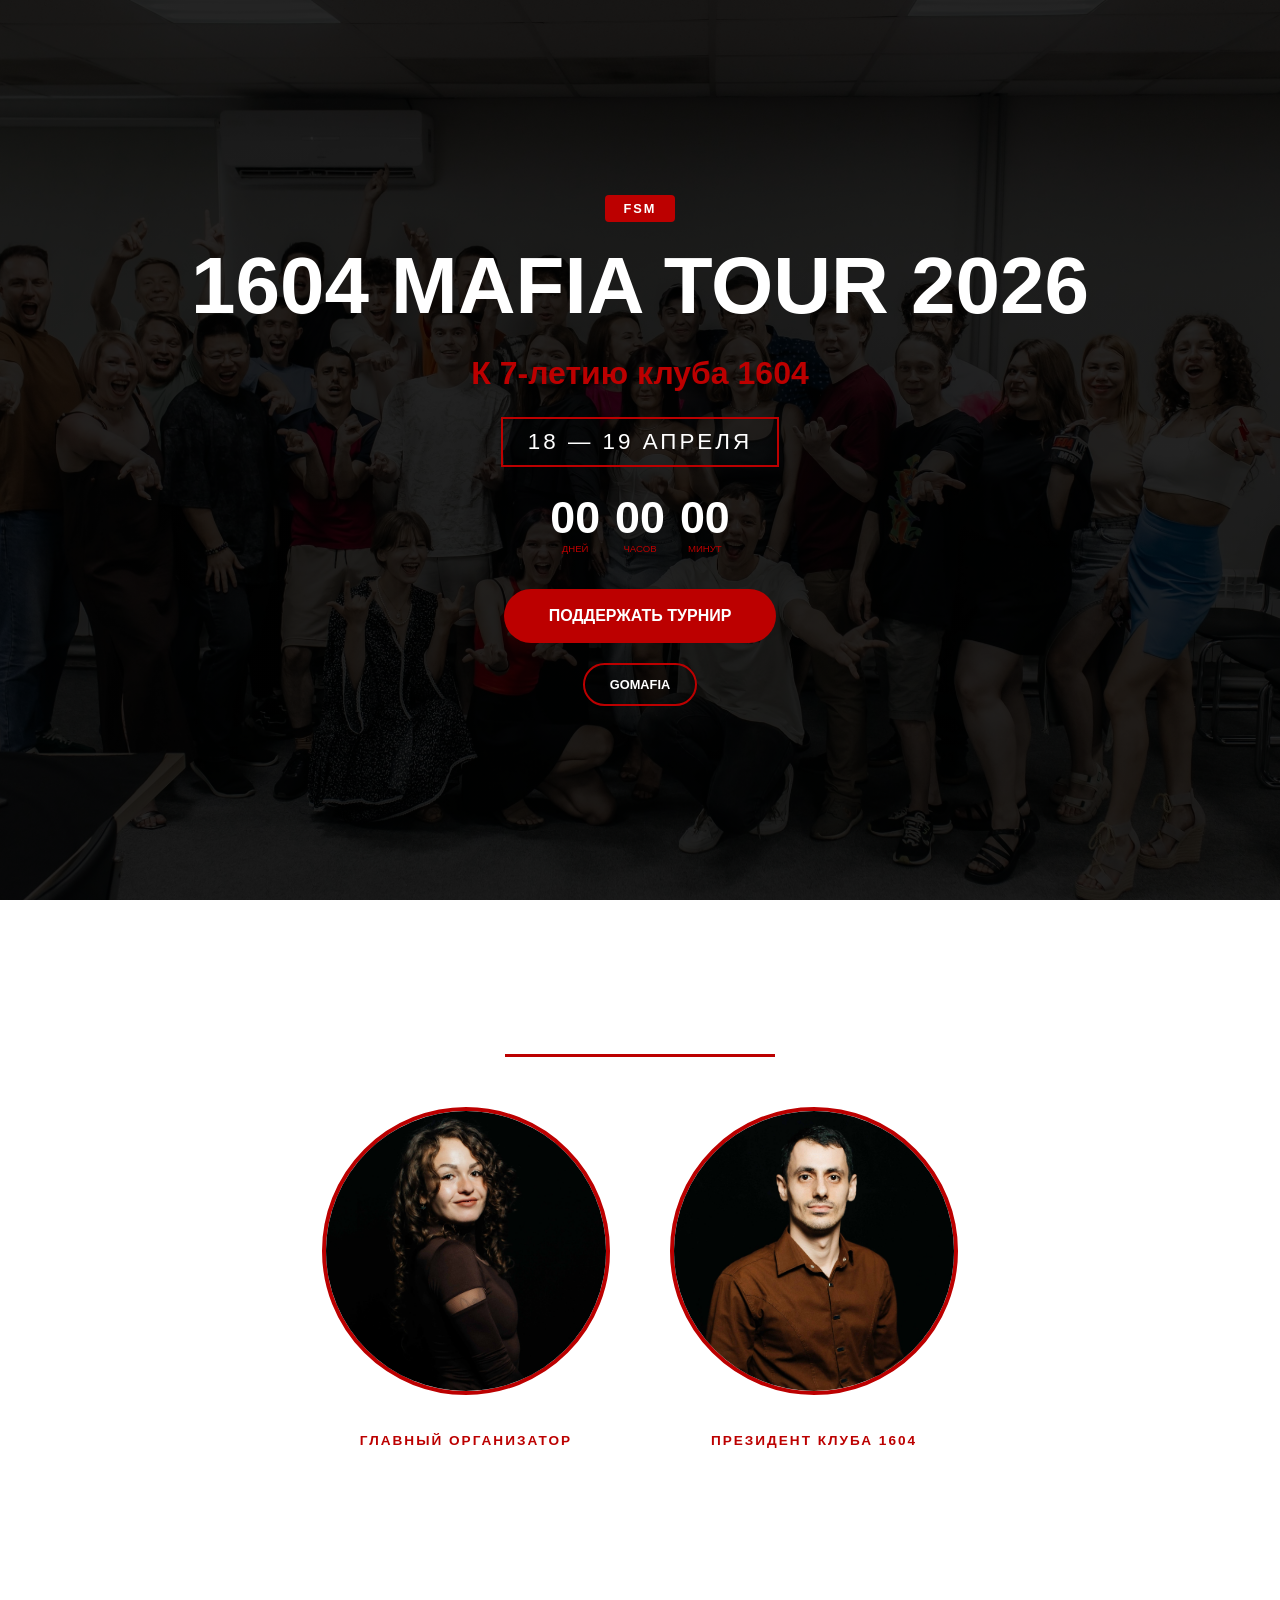
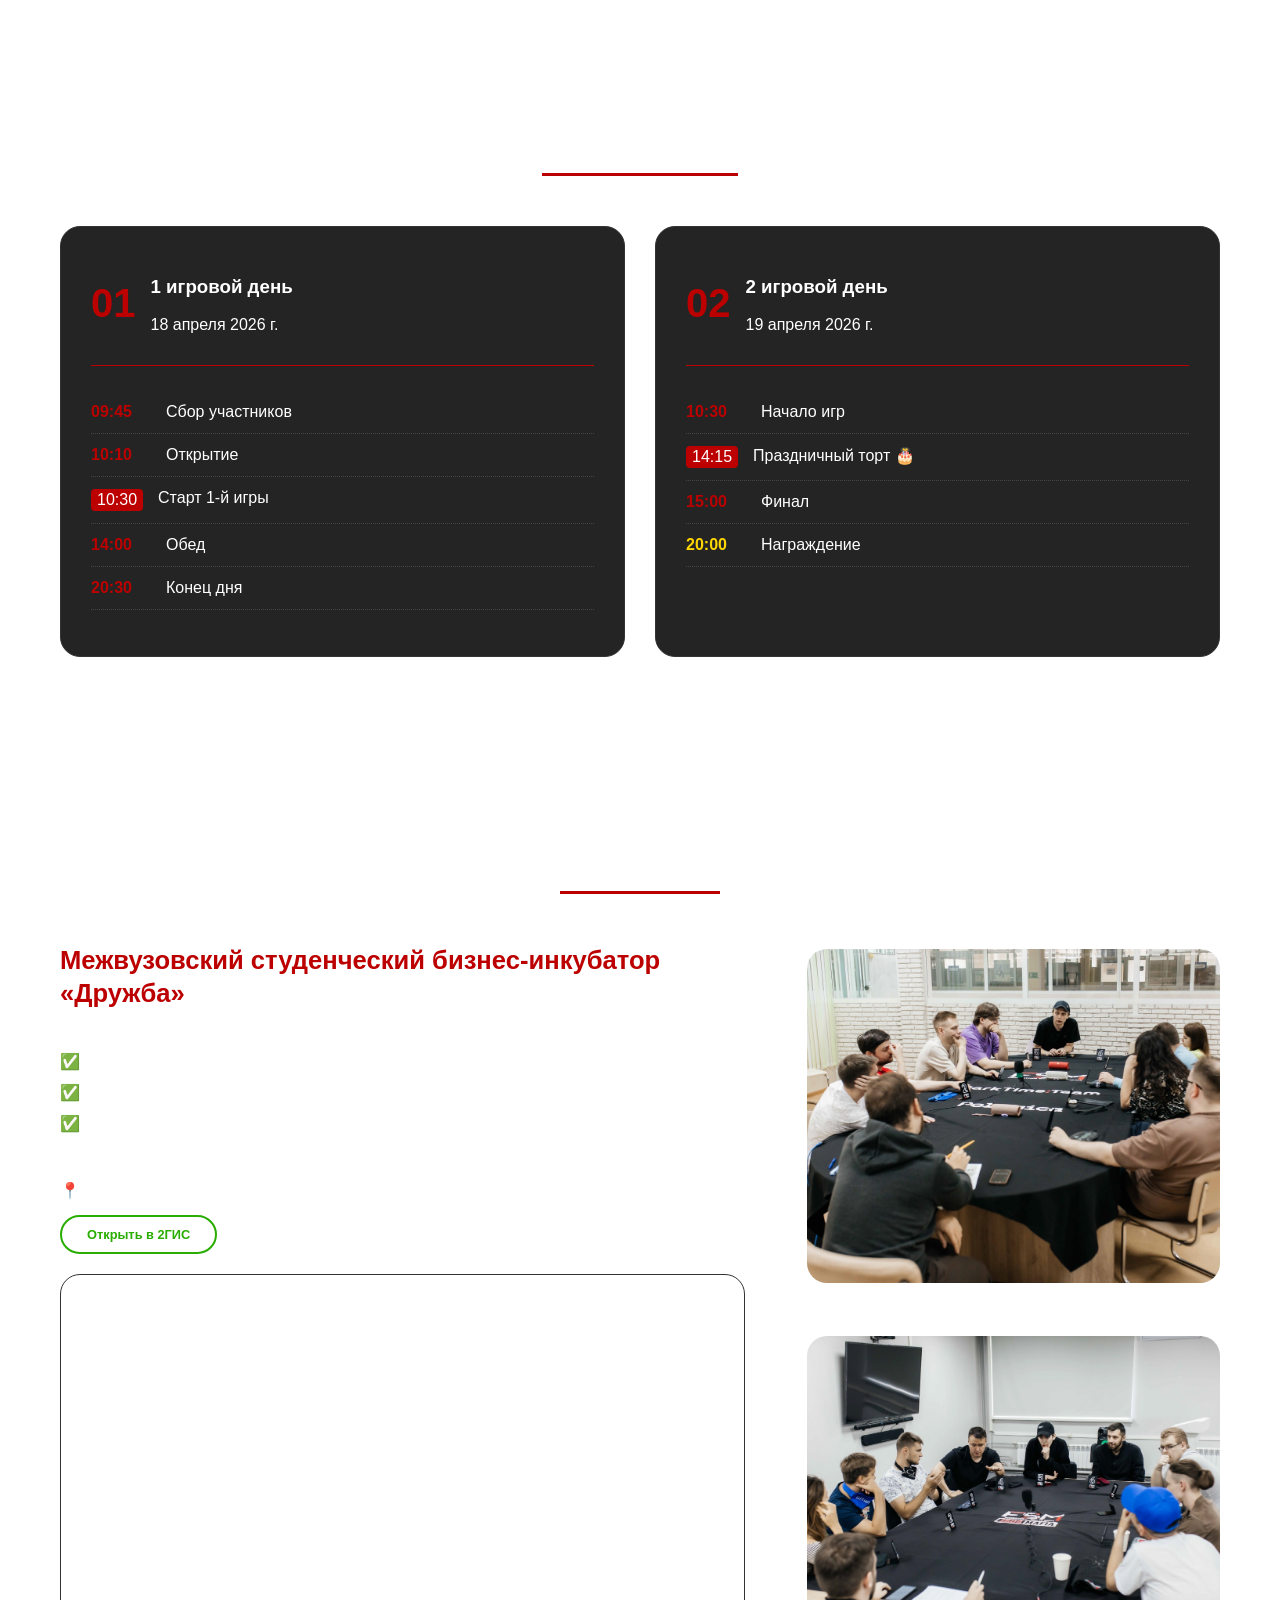
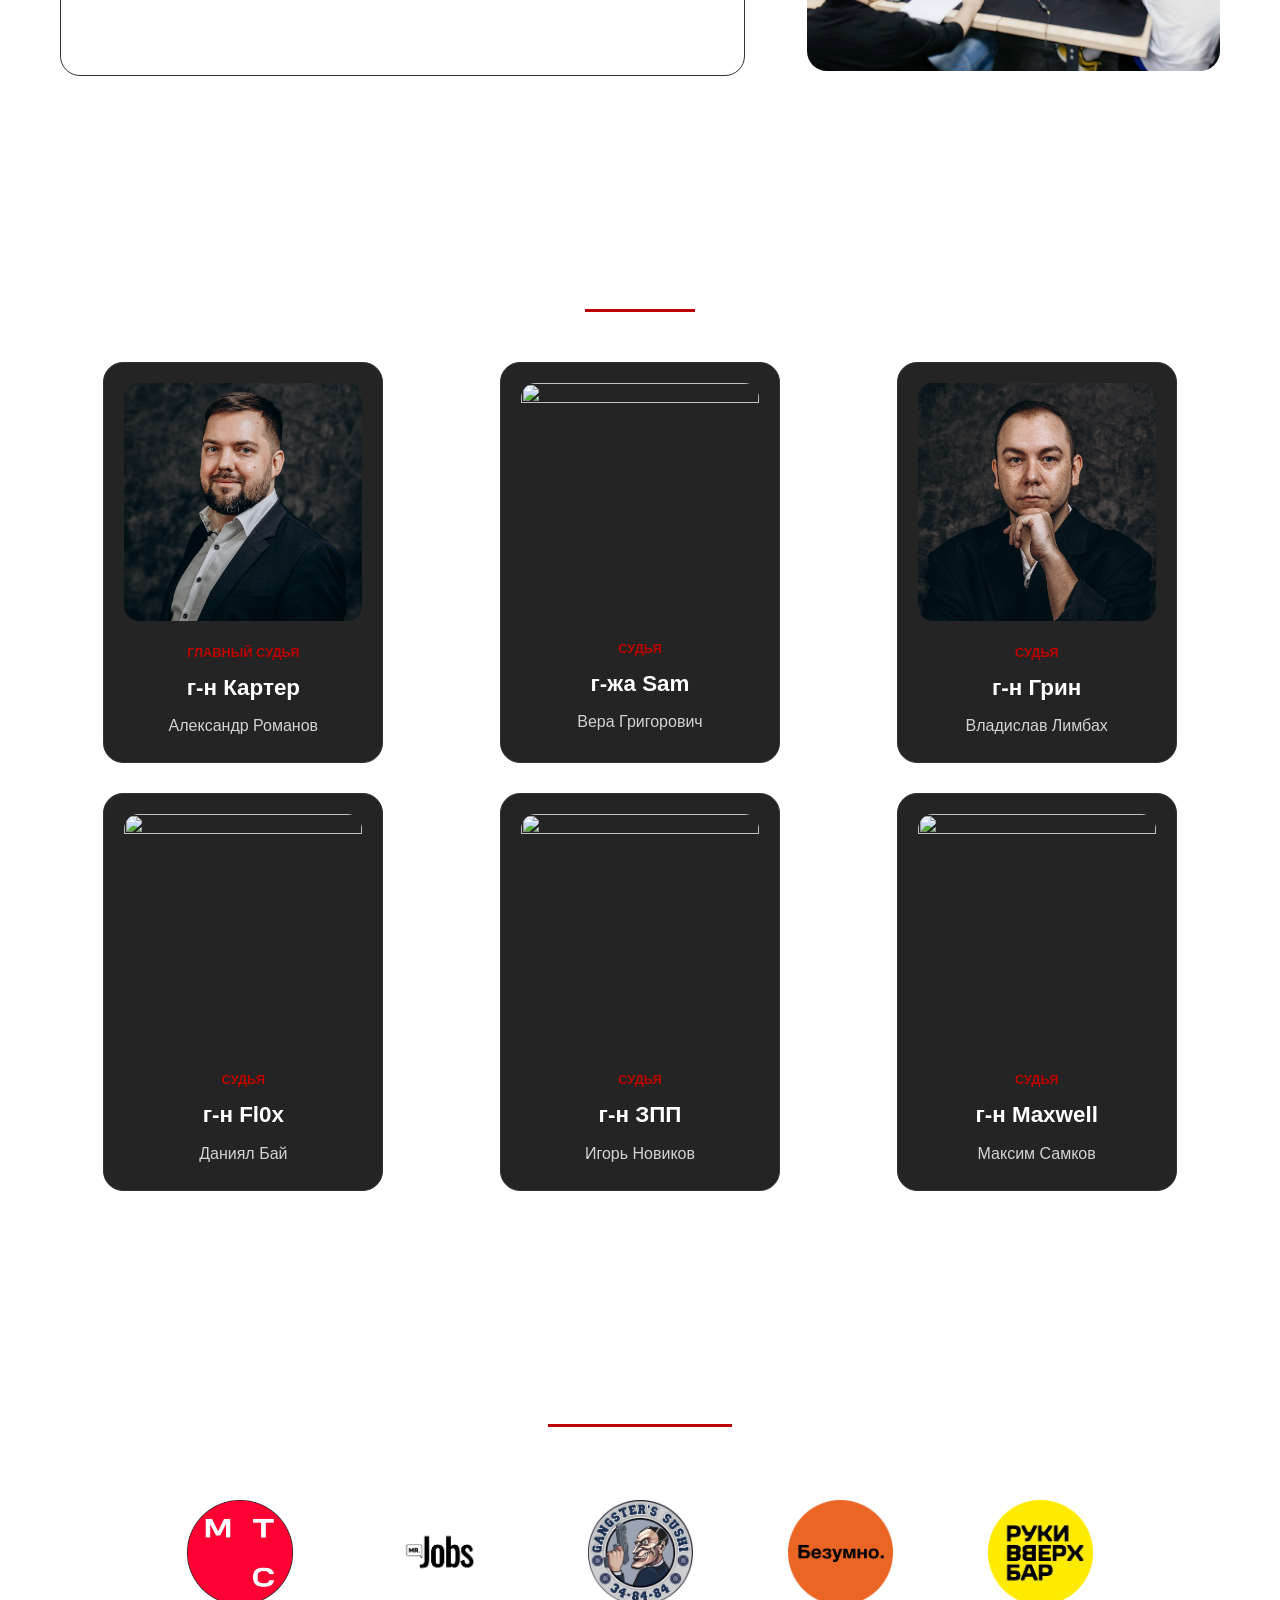
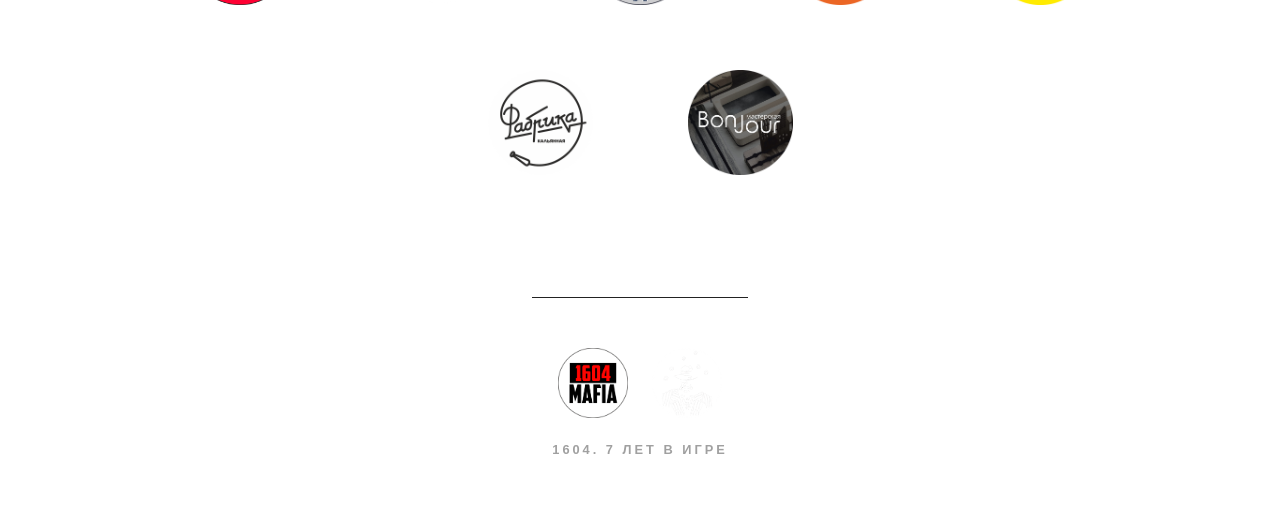
==== сайт.html @ 8467cfdc "1604" ====
<!doctype html>
<html lang="ru">
  <head>
    <meta charset="UTF-8" />
    <meta
      name="viewport"
      content="width=device-width, initial-scale=1.0, viewport-fit=cover"
    />
    <title>1604 Mafia Tour 2026 | Турнир</title>
    <link href="https://googleapis.com" rel="stylesheet" />
    <link rel="stylesheet" href="styles.css" />
  </head>
  <body>
    <button type="button" id="backToTop">↑</button>

    <div id="main-content">
      <header class="hero">
        <div class="fsm-badge">FSM</div>
        <a
          href="https://vk.com/mafiatour2026"
          target="_blank"
          class="hero-title-link"
        >
          <h1>
            <span class="m-line-1">1604 Mafia</span>
            <span class="m-line-2">Tour 2026</span>
          </h1>
        </a>
        <div class="tour-name">К 7-летию клуба 1604</div>
        <div class="date">18 — 19 АПРЕЛЯ</div>
        <div class="countdown-container">
          <div class="timer-item">
            <span id="days" class="timer-value">00</span
            ><span class="timer-label">дней</span>
          </div>
          <div class="timer-item">
            <span id="hours" class="timer-value">00</span
            ><span class="timer-label">часов</span>
          </div>
          <div class="timer-item">
            <span id="minutes" class="timer-value">00</span
            ><span class="timer-label">минут</span>
          </div>
        </div>
        <a
          href="https://www.donationalerts.com/r/naskakudrik1604"
          target="_blank"
          class="btn-donate"
          >Поддержать турнир</a
        >
        <a
          href="https://gomafia.pro/tournament/2634"
          target="_blank"
          class="btn-live"
          >GOMAFIA</a
        >
      </header>

      <section id="org-team">
        <h2>Организаторы</h2>
        <div class="org-grid">
          <div class="organizer-item">
            <a href="https://vk.com/naskakudrik" target="_blank">
              <img src="organizer_kudrik.jpg" class="org-photo" alt="" />
              <div class="org-role-label">Главный организатор</div>
              <div class="org-name">г-жа Кудрик</div>
              <div class="org-real-name">Анастасия Кирпичникова</div>
            </a>
          </div>
          <div class="organizer-item">
            <a href="https://vk.com/varuzhan_lev" target="_blank">
              <img src="organizer_varuzhan.jpg" class="org-photo" alt="" />
              <div class="org-role-label">Президент клуба 1604</div>
              <div class="org-name">г-н Варужан</div>
              <div class="org-real-name">Варужан Дшхунян</div>
            </a>
          </div>
        </div>
      </section>

      <section id="schedule">
        <h2>Регламент</h2>
        <div class="schedule-container">
          <div class="day-block">
            <div class="day-header">
              <span class="day-num">01</span>
              <div>
                <h3>1 игровой день</h3>
                <p>18 апреля 2026 г.</p>
              </div>
            </div>
            <ul class="time-list">
              <li><span class="time-slot">09:45</span> Сбор участников</li>
              <li><span class="time-slot">10:10</span> Открытие</li>
              <li><span class="highlight">10:30</span> Старт 1-й игры</li>
              <li><span class="time-slot">14:00</span> Обед</li>
              <li><span class="time-slot">20:30</span> Конец дня</li>
            </ul>
          </div>
          <div class="day-block">
            <div class="day-header">
              <span class="day-num">02</span>
              <div>
                <h3>2 игровой день</h3>
                <p>19 апреля 2026 г.</p>
              </div>
            </div>
            <ul class="time-list">
              <li><span class="time-slot">10:30</span> Начало игр</li>
              <li><span class="highlight">14:15</span> Праздничный торт 🎂</li>
              <li><span class="time-slot">15:00</span> Финал</li>
              <li>
                <span class="time-slot time-slot--gold">20:00</span> Награждение
              </li>
            </ul>
          </div>
        </div>
      </section>

      <section id="about">
        <h2>Локация</h2>
        <div class="about-content">
          <div class="location-info">
            <h3>Межвузовский студенческий бизнес-инкубатор «Дружба»</h3>
            <ul class="location-list">
              <li class="location-list__item">
                ✅ <b>Комфортные залы:</b> большие столы, удобные стулья и
                кондиционеры
              </li>
              <li class="location-list__item">
                ✅ <b>Стабильный интернет:</b> высокая скорость для трансляций
              </li>
              <li class="location-list__item">
                ✅ <b>Кофе-поинт:</b> уютная зона для отдыха
              </li>
            </ul>
            <p class="location-address">📍 Томск, ул. Красноармейская, 147</p>
            <div>
              <a
                href="https://go.2gis.com/QmkLC"
                target="_blank"
                class="btn-2gis"
                >Открыть в 2ГИС</a
              >
            </div>
            <div class="map-wrapper">
              <iframe
                title="Томск, ул. Красноармейская, 147"
                src="https://yandex.ru/map-widget/v1/?ll=84.975649%2C56.453155&amp;z=16&amp;pt=84.975649%2C56.453155%2Cpm2rdm"
                width="100%"
                height="100%"
                loading="lazy"
                referrerpolicy="no-referrer-when-downgrade"
                allowfullscreen
              ></iframe>
            </div>
          </div>
          <div class="photo-column">
            <img src="druzhba_1.jpg" alt="" />
            <img src="druzhba_2.jpg" alt="" />
          </div>
        </div>
      </section>

      <section id="judges">
        <h2>Судьи</h2>
        <div class="judges-grid">
          <div class="judge-card">
            <a href="https://vk.com/id75250700" target="_blank"
              ><img src="judge_carter.jpg" alt="" />
              <div class="judge-info-text">
                <div class="judge-role">Главный судья</div>
                <div class="judge-name">г-н Картер</div>
                <div class="judge-real-name">Александр Романов</div>
              </div></a
            >
          </div>
          <div class="judge-card">
            <a href="https://vk.com/idsammasons" target="_blank"
              ><img src="judge_sam.jpg" alt="" />
              <div class="judge-info-text">
                <div class="judge-role">Судья</div>
                <div class="judge-name">г-жа Sam</div>
                <div class="judge-real-name">Вера Григорович</div>
              </div></a
            >
          </div>
          <div class="judge-card">
            <a href="https://vk.com/v_efire_radio" target="_blank"
              ><img src="judge_green.jpg" alt="" />
              <div class="judge-info-text">
                <div class="judge-role">Судья</div>
                <div class="judge-name">г-н Грин</div>
                <div class="judge-real-name">Владислав Лимбах</div>
              </div></a
            >
          </div>
          <div class="judge-card">
            <a href="https://vk.com/id306701210" target="_blank"
              ><img src="judge_flox.jpg" alt="" />
              <div class="judge-info-text">
                <div class="judge-role">Судья</div>
                <div class="judge-name">г-н Fl0x</div>
                <div class="judge-real-name">Даниял Бай</div>
              </div></a
            >
          </div>
          <div class="judge-card">
            <a href="https://vk.com/igorithm" target="_blank"
              ><img src="judge_zpp.jpg" alt="" />
              <div class="judge-info-text">
                <div class="judge-role">Судья</div>
                <div class="judge-name">г-н ЗПП</div>
                <div class="judge-real-name">Игорь Новиков</div>
              </div></a
            >
          </div>
          <div class="judge-card">
            <a href="https://vk.com/samkovml" target="_blank"
              ><img src="judge_maxwell.jpg" alt="" />
              <div class="judge-info-text">
                <div class="judge-role">Судья</div>
                <div class="judge-name">г-н Maxwell</div>
                <div class="judge-real-name">Максим Самков</div>
              </div></a
            >
          </div>
        </div>
      </section>

      <section id="partners">
        <h2>Партнеры</h2>
        <div class="partners-row">
          <div class="partner-item" data-partner="mts">
            <img src="mts.png" alt="" />
          </div>
          <div class="partner-item" data-partner="jobs">
            <img src="jobs.png" alt="" />
          </div>
          <div class="partner-item" data-partner="gangster">
            <img src="gangster.png" alt="" />
          </div>
          <div class="partner-item" data-partner="bezumno">
            <img src="bezumno.png" alt="" />
          </div>
          <div class="partner-item" data-partner="rvv">
            <img src="rvv.png" alt="" />
          </div>
          <div class="partner-item" data-partner="fabrika">
            <img src="fabrika.png" alt="" />
          </div>
          <div class="partner-item" data-partner="bonjour">
            <img src="bonjour.png" alt="" />
          </div>
        </div>
      </section>

      <footer>
        <div class="footer-logos">
          <a href="https://vk.com/mafia1604" target="_blank"
            ><img
              src="logo_club_1604.png"
              class="footer-logo footer-logo--club"
              alt="Клуб 1604"
          /></a>
          <a href="https://vk.com/mafiatour2026" target="_blank"
            ><img src="logo_tour_1604.png" class="footer-logo" alt="Тур 1604"
          /></a>
        </div>
        <p class="footer-motto">1604. 7 лет в игре</p>
      </footer>
    </div>

    <div id="modal-overlay">
      <div class="partner-info-box">
        <img id="p-img" src="" alt="" />
        <h3 id="p-title"></h3>
        <div id="p-content" class="partner-body"></div>
      </div>
    </div>

    <script src="main.js" defer></script>
  </body>
</html>
---- styles.css ----
/* ——— Переменные и база ——— */
:root {
    --accent-red: #bc0000;
    --card-bg: rgba(25, 25, 25, 0.95);
}

body {
    margin: 0;
    font-family: 'Montserrat', sans-serif;
    background-color: #000;
    color: #fff;
    overflow-x: hidden;
    text-align: center;
}

/* ——— #main-content, модалка body ——— */
#main-content {
    width: 100%;
    display: flex;
    flex-direction: column;
    align-items: center;
    transition: filter 0.3s;
}

#main-content.blurred {
    filter: blur(8px);
    pointer-events: none;
}

body.modal-open {
    overflow: hidden;
}

/* ——— #backToTop ——— */
#backToTop {
    position: fixed;
    bottom: 35px;
    right: 35px;
    width: 55px;
    height: 55px;
    background-color: var(--accent-red);
    color: white;
    border: 2px solid white;
    border-radius: 50%;
    z-index: 10000;
    display: none;
    align-items: center;
    justify-content: center;
    font-size: 24px;
    cursor: pointer;
}

/* ——— .hero ——— */
.hero {
    min-height: 100vh;
    padding: 40px 20px;
    display: flex;
    flex-direction: column;
    align-items: center;
    justify-content: center;
    box-sizing: border-box;
}

.hero-title-link {
    text-decoration: none;
    color: inherit;
}

.fsm-badge {
    background: var(--accent-red);
    padding: 6px 18px;
    font-weight: bold;
    font-size: 0.8rem;
    border-radius: 4px;
    margin-bottom: 20px;
    letter-spacing: 2px;
    text-transform: uppercase;
}

h1 {
    font-size: clamp(2.2rem, 8vw, 5rem);
    text-transform: uppercase;
    font-weight: 900;
    margin: 0;
    line-height: 1.1;
}

.tour-name {
    color: var(--accent-red);
    font-size: clamp(1rem, 4vw, 2rem);
    font-weight: 700;
    margin: 25px 0;
}

.date {
    font-size: clamp(0.9rem, 3vw, 1.4rem);
    letter-spacing: 3px;
    border: 2px solid var(--accent-red);
    padding: 10px 25px;
    display: inline-block;
    margin-bottom: 25px;
}

.countdown-container {
    display: flex;
    gap: 15px;
    justify-content: center;
    margin-bottom: 35px;
}

.timer-value {
    font-size: clamp(1.8rem, 6vw, 2.8rem);
    font-weight: 900;
}

.timer-label {
    font-size: 0.6rem;
    text-transform: uppercase;
    color: var(--accent-red);
    display: block;
}

.btn-donate {
    background: var(--accent-red);
    color: #fff;
    padding: 18px 45px;
    border-radius: 50px;
    text-decoration: none;
    font-weight: 900;
    text-transform: uppercase;
    display: inline-block;
}

.btn-live {
    display: inline-block;
    color: #fff;
    padding: 12px 25px;
    border: 2px solid var(--accent-red);
    border-radius: 50px;
    text-decoration: none;
    margin-top: 20px;
    font-size: 0.8rem;
    font-weight: bold;
}

/* ——— section, h2 ——— */
section {
    padding: 80px 20px;
    width: 100%;
    max-width: 1200px;
    box-sizing: border-box;
    margin: 0 auto;
}

h2 {
    border-bottom: 3px solid var(--accent-red);
    display: inline-block;
    padding-bottom: 10px;
    margin-bottom: 50px;
    text-transform: uppercase;
    font-size: 2rem;
    font-weight: 900;
}

/* ——— .org-grid, организаторы ——— */
.org-grid {
    display: flex;
    flex-wrap: wrap;
    justify-content: center;
    gap: 60px;
}

.organizer-item {
    line-height: 1.8;
    transition: transform 0.2s;
    max-width: 300px;
}

.organizer-item a {
    text-decoration: none;
    color: inherit;
    display: block;
}

.org-photo {
    width: 280px;
    height: 280px;
    border-radius: 50%;
    object-fit: cover;
    object-position: 50% 15%;
    border: 4px solid var(--accent-red);
    margin-bottom: 25px;
}

.org-role-label {
    color: var(--accent-red);
    font-weight: bold;
    text-transform: uppercase;
    letter-spacing: 2px;
    font-size: 0.85rem;
    margin-bottom: 5px;
}

.org-name {
    font-size: 1.8rem;
    font-weight: 900;
}

.org-real-name {
    opacity: 0.8;
}

/* ——— .schedule-container, регламент ——— */
.schedule-container {
    display: grid;
    grid-template-columns: repeat(auto-fit, minmax(300px, 1fr));
    gap: 30px;
    text-align: left;
}

.day-block {
    background: var(--card-bg);
    padding: 30px;
    border-radius: 20px;
    border: 1px solid #333;
}

.day-header {
    display: flex;
    align-items: center;
    gap: 15px;
    margin-bottom: 25px;
    border-bottom: 1px solid var(--accent-red);
    padding-bottom: 15px;
}

.day-num {
    font-size: 2.5rem;
    font-weight: 900;
    color: var(--accent-red);
}

.time-list {
    list-style: none;
    padding: 0;
}

.time-list li {
    padding: 12px 0;
    border-bottom: 1px dotted #444;
    display: flex;
    gap: 15px;
}

.time-slot {
    color: var(--accent-red);
    font-weight: bold;
    min-width: 60px;
}

.time-slot--gold {
    color: #ffd700;
    font-weight: bold;
    min-width: 60px;
}

.highlight {
    background: var(--accent-red);
    padding: 2px 6px;
    border-radius: 4px;
}

/* ——— Локация ——— */
.btn-2gis {
    display: inline-block;
    color: #28ad00;
    padding: 10px 25px;
    border: 2px solid #28ad00;
    border-radius: 50px;
    text-decoration: none;
    font-size: 0.8rem;
    font-weight: bold;
    margin-bottom: 20px;
}

.location-list {
    list-style: none;
    padding: 0;
    margin-bottom: 20px;
}

.location-list__item {
    margin-bottom: 12px;
}

.location-address {
    font-weight: bold;
    margin-bottom: 15px;
}

.map-wrapper {
    width: 100%;
    height: 400px;
    border-radius: 20px;
    overflow: hidden;
    border: 1px solid #333;
}

.map-wrapper iframe {
    pointer-events: none;
    width: 100%;
    height: 100%;
    border: none;
}

.map-wrapper.active iframe {
    pointer-events: auto;
}

.photo-column img {
    display: block;
}

/* ——— .judges-grid ——— */
.judges-grid {
    display: grid;
    grid-template-columns: repeat(auto-fit, minmax(280px, 1fr));
    justify-items: center;
    gap: 30px;
    width: 100%;
}

.judge-card {
    background: var(--card-bg);
    padding: 20px;
    border-radius: 20px;
    border: 1px solid #333;
    width: 280px;
    transition: transform 0.2s;
    box-sizing: border-box;
}

.judge-card a {
    text-decoration: none;
    color: inherit;
    display: block;
}

.judge-card img {
    width: 100%;
    aspect-ratio: 1/1;
    border-radius: 15px;
    object-fit: cover;
    object-position: 50% 15%;
    margin-bottom: 15px;
}

.judge-info-text {
    line-height: 2;
}

.judge-role {
    color: var(--accent-red);
    font-weight: bold;
    font-size: 0.8rem;
    text-transform: uppercase;
}

.judge-name {
    font-size: 1.4rem;
    font-weight: 900;
}

.judge-real-name {
    opacity: 0.8;
}

/* ——— .partners-row ——— */
.partners-row {
    display: flex;
    justify-content: center;
    gap: 20px;
    margin-bottom: 20px;
    flex-wrap: wrap;
}

.partner-item {
    width: 130px;
    height: 110px;
    background: rgba(255, 255, 255, 0.05);
    border-radius: 25px;
    display: flex;
    align-items: center;
    justify-content: center;
    cursor: pointer;
    transition: background 0.3s;
}

.partner-item img {
    max-width: 70%;
    max-height: 70%;
    object-fit: contain;
}

/* ——— #modal-overlay, .partner-info-box ——— */
#modal-overlay {
    position: fixed;
    top: 0;
    left: 0;
    width: 100%;
    height: 100%;
    background: rgba(0, 0, 0, 0.45);
    backdrop-filter: blur(8px);
    -webkit-backdrop-filter: blur(8px);
    z-index: 20000;
    display: none;
    align-items: center;
    justify-content: center;
    padding: 20px;
    box-sizing: border-box;
}

.partner-info-box {
    width: 100%;
    max-width: 600px;
    background: #141414;
    padding: 30px;
    border-radius: 25px;
    border: 2px solid var(--accent-red);
    position: relative;
    box-sizing: border-box;
    text-align: justify;
    hyphens: auto;
    -webkit-hyphens: auto;
    max-height: 85vh;
    overflow-y: auto;
    box-shadow: 0 10px 40px rgba(0, 0, 0, 0.6);
}

.partner-info-box img {
    width: 100%;
    max-height: 250px;
    object-fit: cover;
    border-radius: 15px;
    margin-bottom: 20px;
    display: block;
}

.partner-info-box h3 {
    color: var(--accent-red);
    margin: 0 0 15px 0;
    font-size: 1.5rem;
    text-align: center;
    font-weight: 900;
}

.partner-info-box .partner-body {
    font-size: 1.05rem;
    line-height: 1.7;
    color: #e0e0e0;
    letter-spacing: 0.3px;
}

.partner-info-box .partner-body a {
    color: var(--accent-red);
    font-weight: bold;
}

/* ——— footer ——— */
footer {
    padding: 50px 20px;
    border-top: 1px solid #222;
}

.footer-logos {
    margin-bottom: 20px;
}

.footer-logo {
    height: 70px;
}

.footer-logo--club {
    margin-right: 20px;
}

.footer-motto {
    font-size: 0.8rem;
    letter-spacing: 3px;
    color: #a0a0a0;
    text-transform: uppercase;
    font-weight: bold;
}

/* ——— ПК (min-width: 1025px) ——— */
@media (min-width: 1025px) {
    body {
        background: linear-gradient(rgba(0, 0, 0, 0.85), rgba(0, 0, 0, 0.85)),
            url('main_bg.jpg') center/cover no-repeat;
        background-attachment: fixed;
    }

    h1 span {
        display: inline !important;
    }

    h1 {
        white-space: nowrap;
        transition: color 0.3s ease;
        cursor: pointer;
    }

    h1:hover {
        color: var(--accent-red);
    }

    .about-content {
        display: flex;
        gap: 64px;
        align-items: stretch;
        text-align: left;
    }

    .location-info {
        flex: 0.2 0 600px;
        display: flex;
        flex-direction: column;
    }

    .location-info h3 {
        color: var(--accent-red);
        font-size: 1.6rem;
        margin-top: 0;
        margin-bottom: 25px;
        line-height: 1.3;
    }

    .photo-column {
        flex: 1;
        display: flex;
        flex-direction: column;
        justify-content: space-between;
        padding: 5px 0;
    }

    .photo-column img {
        width: 100%;
        height: calc(47% - 5px);
        object-fit: cover;
        border-radius: 20px;
        display: block;
    }

    .partner-item {
        width: 180px !important;
        height: 150px !important;
    }
}

/* ——— Мобильная (max-width: 1024px) ——— */
@media (max-width: 1024px) {
    section {
        padding: 50px 15px;
    }

    h2 {
        font-size: 1.6rem;
        margin-bottom: 30px;
    }

    h1 .m-line-1,
    h1 .m-line-2 {
        display: block;
    }

    h1 {
        font-size: 2.2rem;
    }

    .org-photo {
        width: 180px;
        height: 180px;
        margin-bottom: 15px;
        object-position: 50% 15% !important;
    }

    .organizer-item .org-name {
        font-size: 1.4rem !important;
        line-height: 1.1 !important;
        margin-bottom: 6px !important;
    }

    .time-list li {
        padding: 14px 0;
        line-height: 1.2;
        font-size: 0.95rem;
    }

    .location-info h3 {
        text-align: center;
        font-size: 1.3rem;
        color: var(--accent-red) !important;
    }

    .location-info ul {
        text-align: justify;
        hyphens: auto;
        -webkit-hyphens: auto;
    }

    .photo-column {
        order: 1;
        display: grid;
        grid-template-columns: 1fr 1fr;
        gap: 15px;
        margin-top: 25px;
    }

    .photo-column img {
        height: 150px;
        width: 100%;
        border-radius: 20px;
    }

    .map-wrapper {
        height: 300px;
        border-radius: 20px;
    }

    .judges-grid {
        grid-template-columns: repeat(2, 1fr);
        gap: 15px;
    }

    .judge-card {
        width: 100%;
        padding: 12px;
    }

    .judge-card img {
        object-position: 50% 15% !important;
    }

    .judge-info-text .judge-name {
        font-size: 1.1rem !important;
        line-height: 1 !important;
        margin-top: 8px !important;
        margin-bottom: 4px !important;
    }

    .judge-info-text .judge-real-name {
        font-size: 0.75rem !important;
        white-space: nowrap;
        letter-spacing: -0.2px;
    }

    .partners-row {
        display: grid;
        grid-template-columns: 1fr 1fr;
        gap: 10px;
    }

    .partner-item {
        width: 100% !important;
        height: 100px !important;
        margin: 0 !important;
    }
}

@media (max-width: 380px) {
    .judges-grid {
        grid-template-columns: 1fr;
    }

    .judge-card {
        width: 220px;
        margin: 0 auto;
    }
}
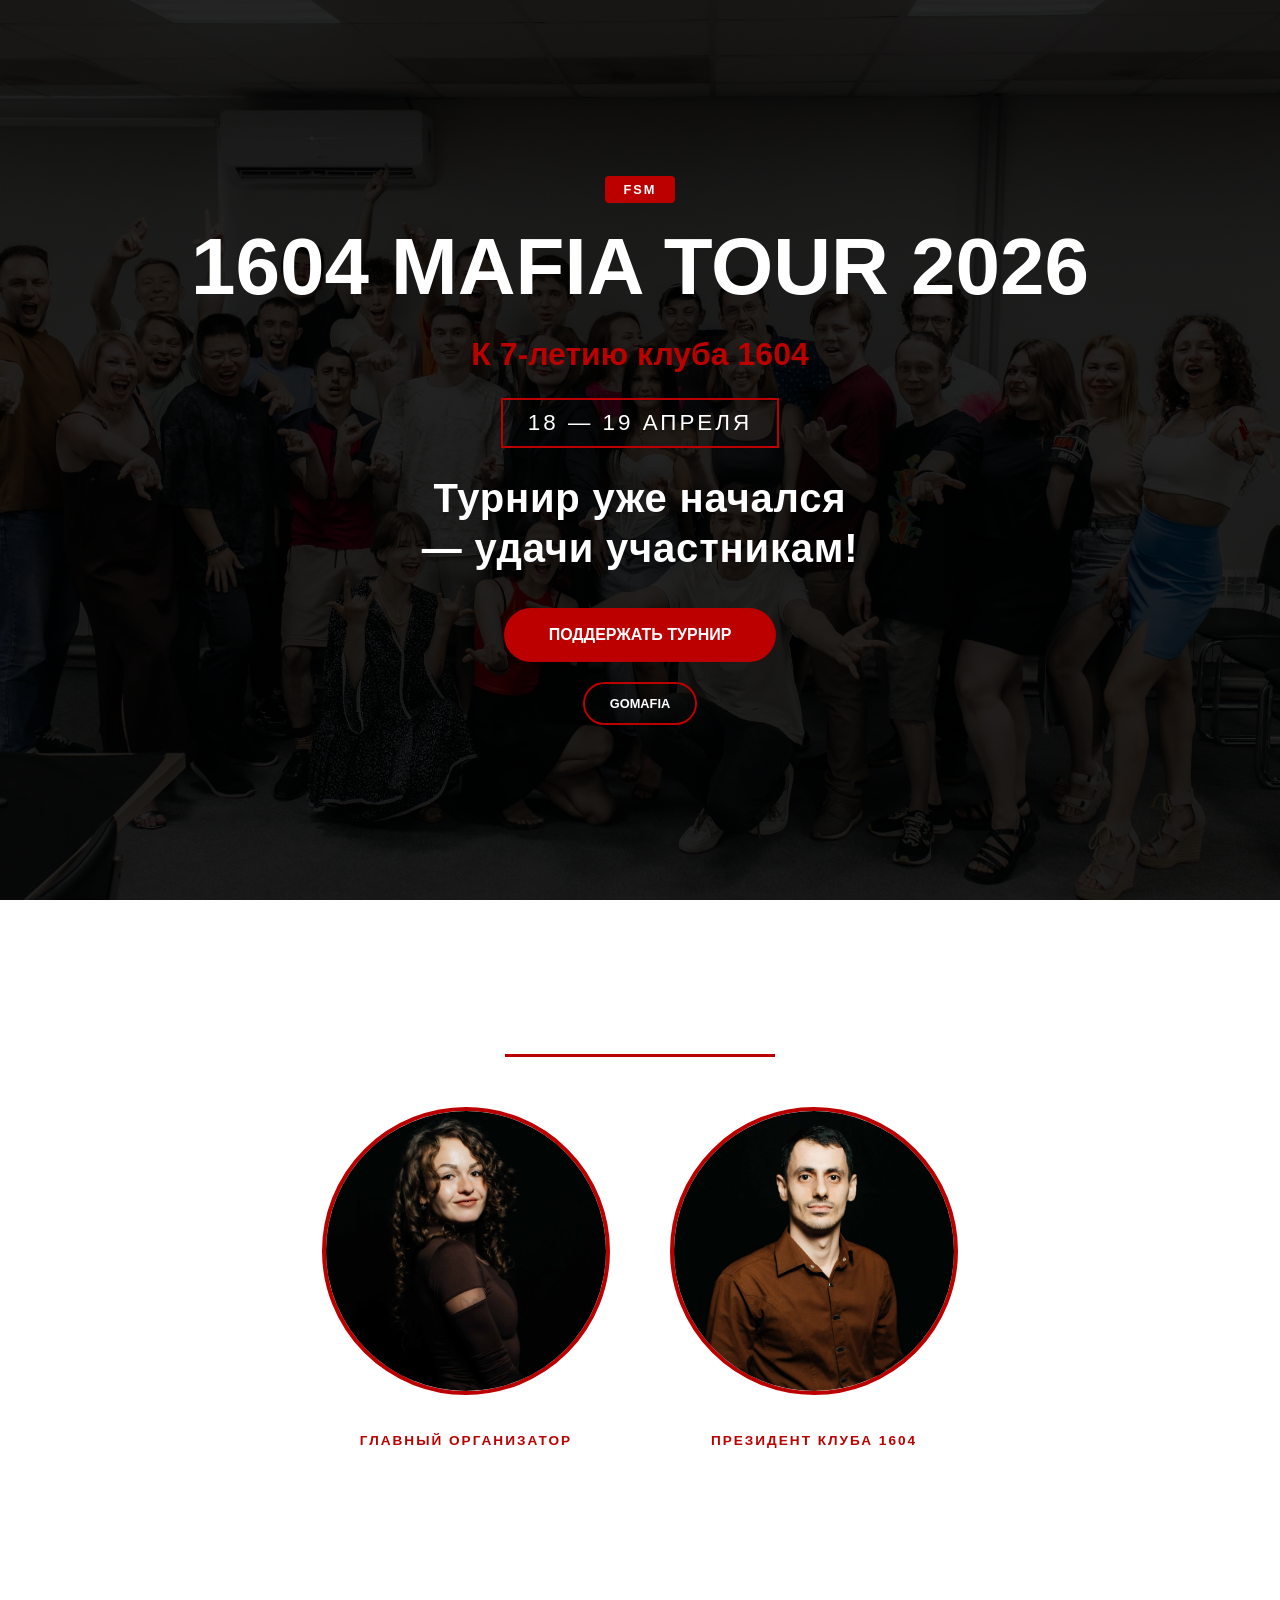
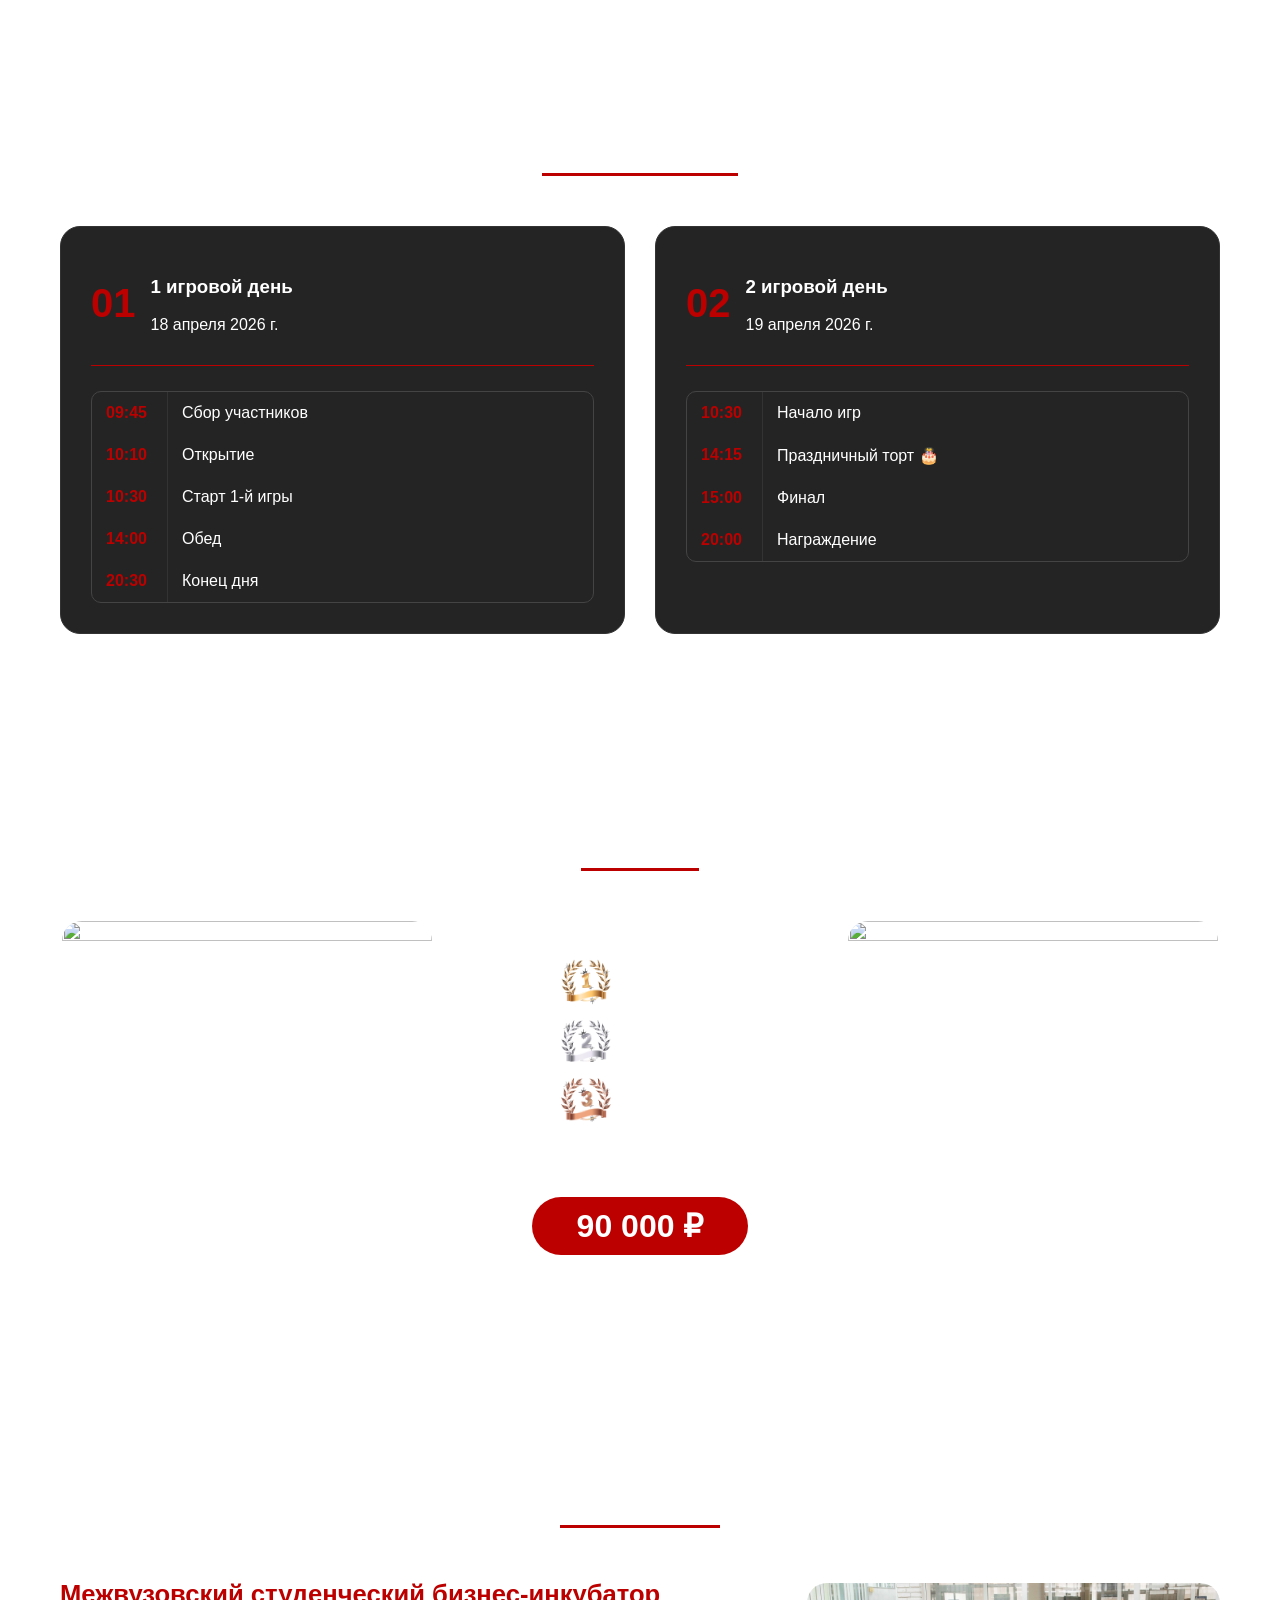
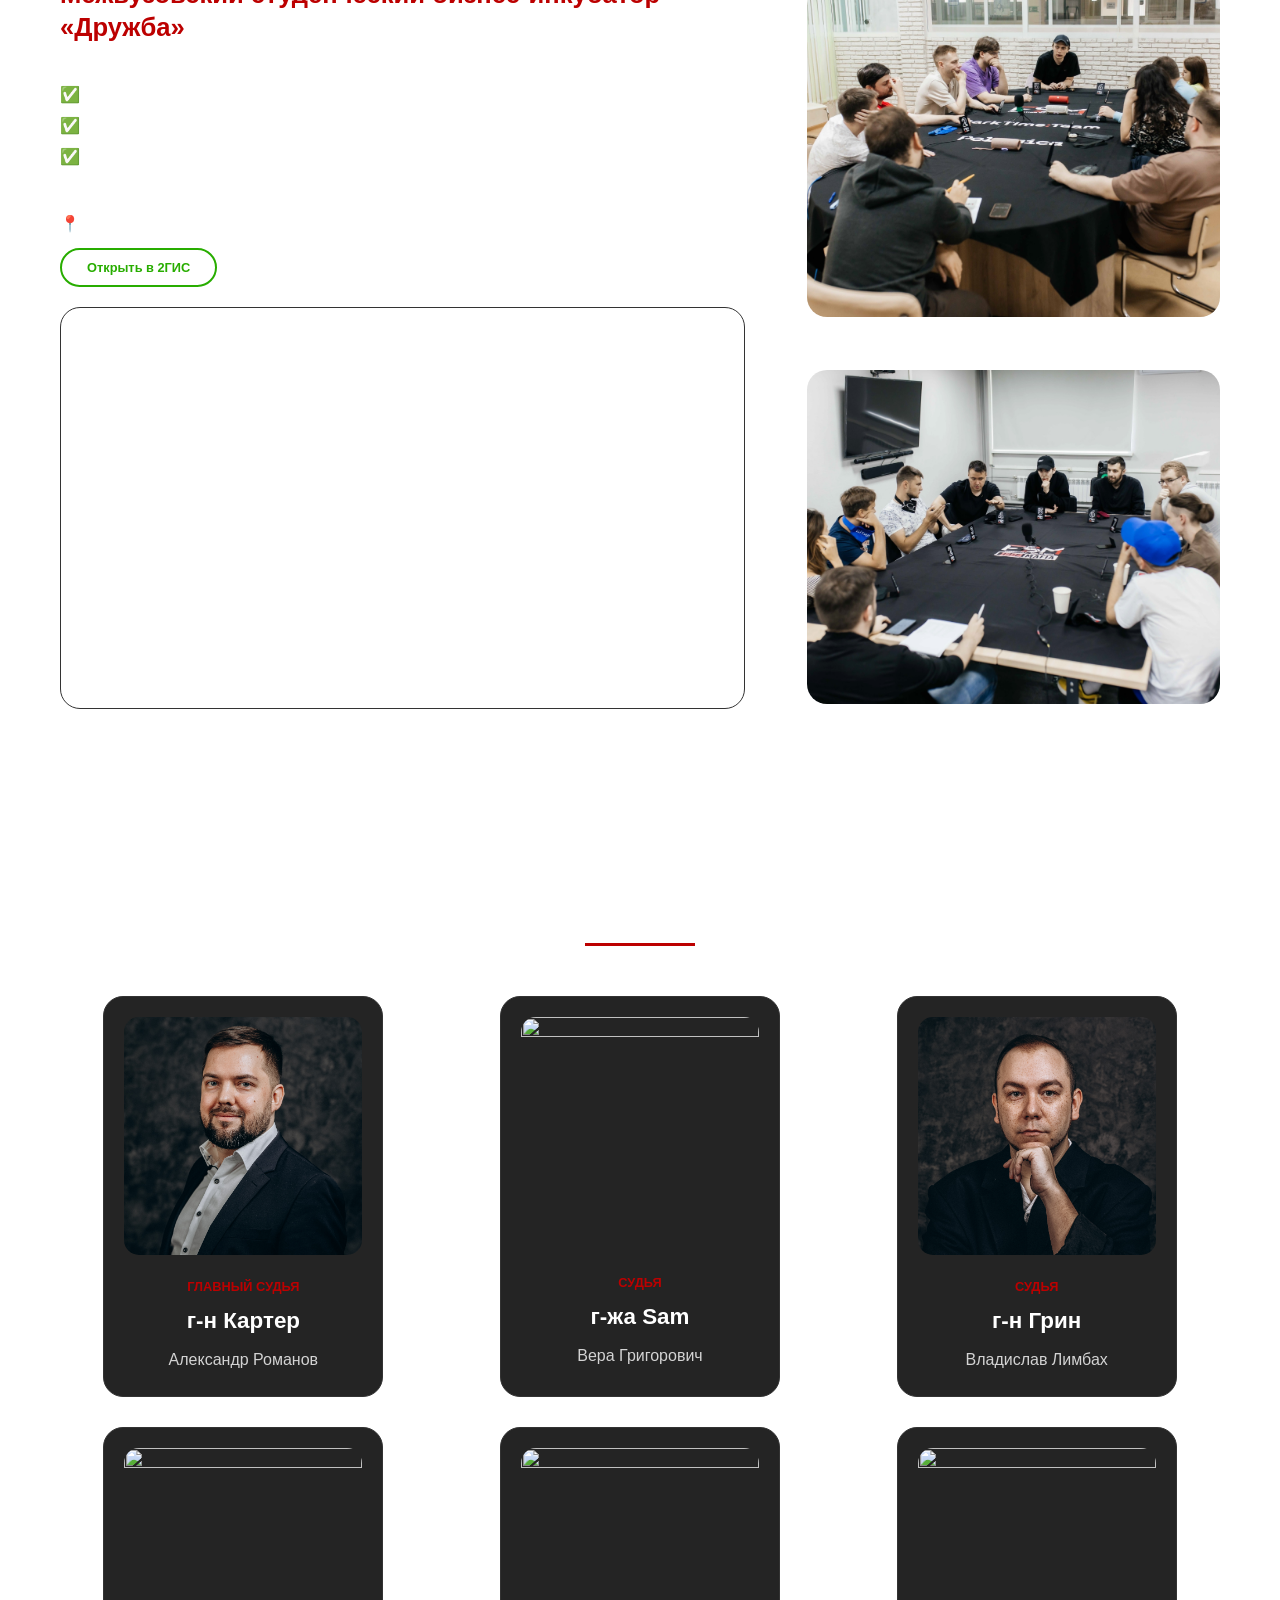
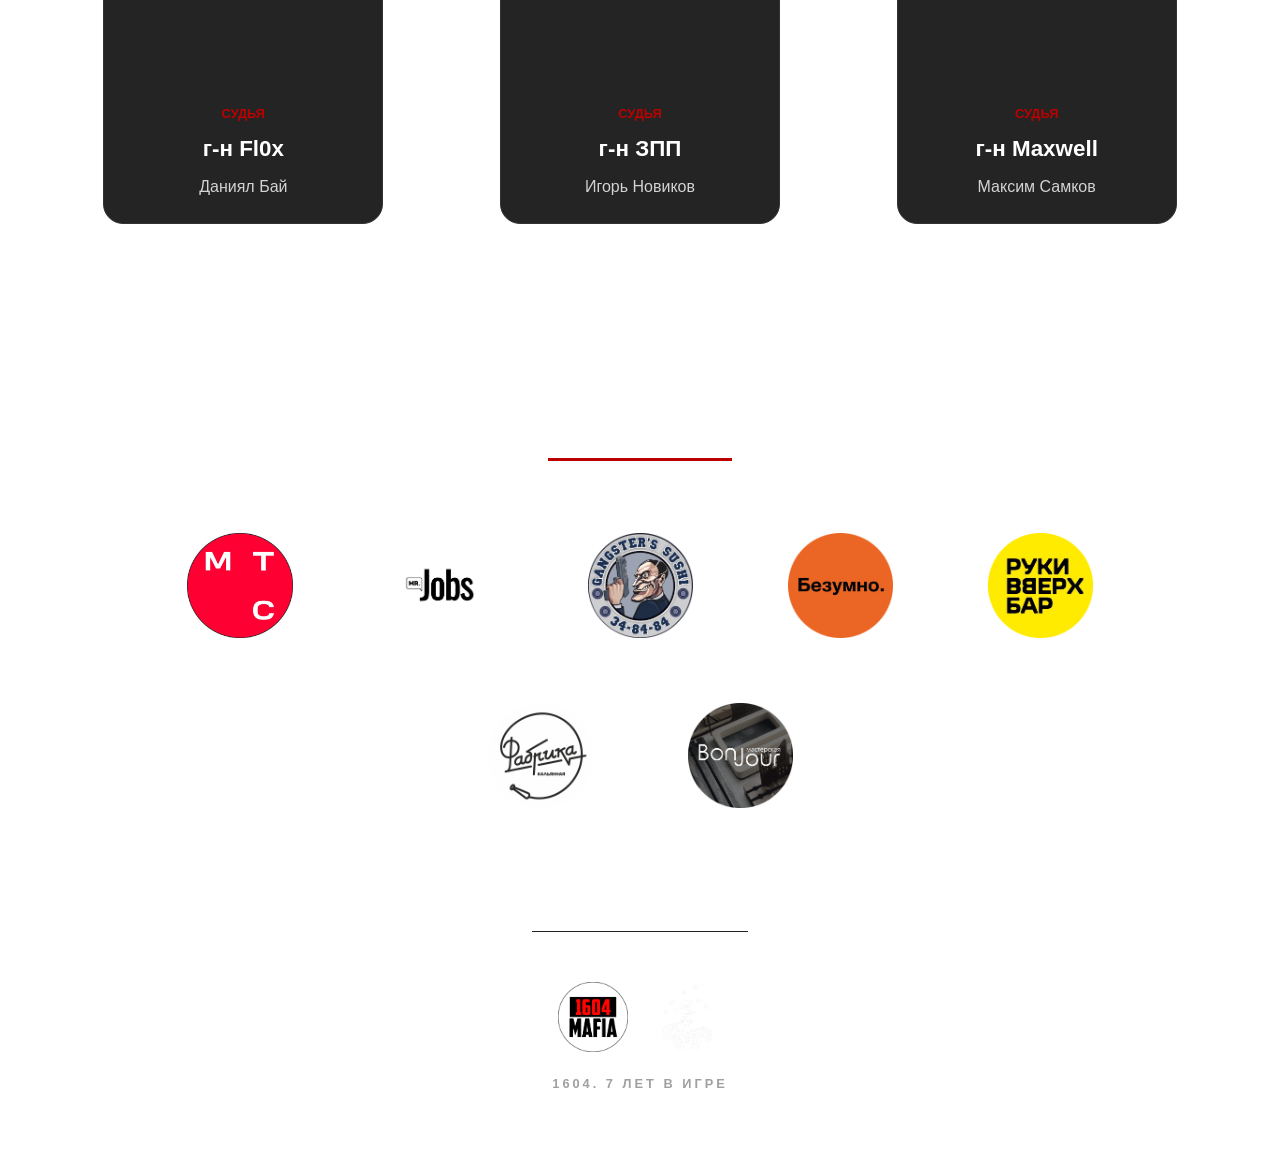
==== commit ab1c7071: "fixes" ====
--- a/сайт.html
+++ b/сайт.html
@@ -28,19 +28,27 @@
         </a>
         <div class="tour-name">К 7-летию клуба 1604</div>
         <div class="date">18 — 19 АПРЕЛЯ</div>
-        <div class="countdown-container">
-          <div class="timer-item">
-            <span id="days" class="timer-value">00</span
-            ><span class="timer-label">дней</span>
-          </div>
-          <div class="timer-item">
-            <span id="hours" class="timer-value">00</span
-            ><span class="timer-label">часов</span>
-          </div>
-          <div class="timer-item">
-            <span id="minutes" class="timer-value">00</span
-            ><span class="timer-label">минут</span>
-          </div>
+        <div id="countdown-container" class="countdown-container">
+          <div id="countdown-timer" class="countdown-timer">
+            <span id="days" class="timer-value">00</span>
+            <span class="timer-sep" aria-hidden="true">:</span>
+            <span id="hours" class="timer-value">00</span>
+            <span class="timer-sep" aria-hidden="true">:</span>
+            <span id="minutes" class="timer-value">00</span>
+            <span class="timer-label">дней</span>
+            <span class="timer-label-gap" aria-hidden="true"></span>
+            <span class="timer-label">часов</span>
+            <span class="timer-label-gap" aria-hidden="true"></span>
+            <span class="timer-label">минут</span>
+          </div>
+          <p
+            id="countdown-expired"
+            class="countdown-expired"
+            hidden
+            aria-live="polite"
+          >
+            Турнир уже начался — удачи участникам!
+          </p>
         </div>
         <a
           href="https://www.donationalerts.com/r/naskakudrik1604"
@@ -90,11 +98,26 @@
               </div>
             </div>
             <ul class="time-list">
-              <li><span class="time-slot">09:45</span> Сбор участников</li>
-              <li><span class="time-slot">10:10</span> Открытие</li>
-              <li><span class="highlight">10:30</span> Старт 1-й игры</li>
-              <li><span class="time-slot">14:00</span> Обед</li>
-              <li><span class="time-slot">20:30</span> Конец дня</li>
+              <li>
+                <span class="time-slot">09:45</span>
+                <span class="time-list__text">Сбор участников</span>
+              </li>
+              <li>
+                <span class="time-slot">10:10</span>
+                <span class="time-list__text">Открытие</span>
+              </li>
+              <li>
+                <span class="time-slot">10:30</span>
+                <span class="time-list__text">Старт 1-й игры</span>
+              </li>
+              <li>
+                <span class="time-slot">14:00</span>
+                <span class="time-list__text">Обед</span>
+              </li>
+              <li>
+                <span class="time-slot">20:30</span>
+                <span class="time-list__text">Конец дня</span>
+              </li>
             </ul>
           </div>
           <div class="day-block">
@@ -106,13 +129,65 @@
               </div>
             </div>
             <ul class="time-list">
-              <li><span class="time-slot">10:30</span> Начало игр</li>
-              <li><span class="highlight">14:15</span> Праздничный торт 🎂</li>
-              <li><span class="time-slot">15:00</span> Финал</li>
-              <li>
-                <span class="time-slot time-slot--gold">20:00</span> Награждение
+              <li>
+                <span class="time-slot">10:30</span>
+                <span class="time-list__text">Начало игр</span>
+              </li>
+              <li>
+                <span class="time-slot">14:15</span>
+                <span class="time-list__text">Праздничный торт 🎂</span>
+              </li>
+              <li>
+                <span class="time-slot">15:00</span>
+                <span class="time-list__text">Финал</span>
+              </li>
+              <li>
+                <span class="time-slot">20:00</span>
+                <span class="time-list__text">Награждение</span>
               </li>
             </ul>
+          </div>
+        </div>
+      </section>
+      <section id="prizes">
+        <h2>Призы</h2>
+        <div class="prizes-container">
+          <div class="prizes-col prizes-col--photo">
+            <img src="кубки.jpg" class="prize-img" alt="" />
+          </div>
+          <div class="prizes-col prizes-col--content">
+
+            <div class="description prizes-detail">
+              <div class="prizes-detail__rows">
+                <div class="prizes-detail__row">
+                  <img class="prizes-detail__icon" src="gold.png" alt="1 место" />
+                  <div class="prizes-detail__text">
+                    <span class="prizes-detail__amount">40 000 ₽</span>
+                  </div>
+                </div>
+                <div class="prizes-detail__row">
+                  <img class="prizes-detail__icon" src="silver.png" alt="2 место" />
+                  <div class="prizes-detail__text">
+                    <span class="prizes-detail__amount">25 000 ₽</span>
+                  </div>
+                </div>
+                <div class="prizes-detail__row">
+                  <img class="prizes-detail__icon" src="bronze.png" alt="3 место" />
+                  <div class="prizes-detail__text">
+                    <span class="prizes-detail__amount">15 000 ₽</span>
+                  </div>
+                </div>
+              </div>
+              <p class="prizes-detail__nomination-line">
+                Номинация: 2&nbsp;000&nbsp;₽
+              </p>
+            </div>
+            <div class="prizes-col__title">
+              <span class="prize-title">90 000 ₽</span>
+            </div>
+          </div>
+          <div class="prizes-col prizes-col--photo">
+            <img src="медали.jpg" class="prize-img" alt="" />
           </div>
         </div>
       </section>
--- a/styles.css
+++ b/styles.css
@@ -103,9 +103,52 @@
 
 .countdown-container {
     display: flex;
-    gap: 15px;
+    flex-direction: column;
+    align-items: center;
+    gap: 0;
     justify-content: center;
     margin-bottom: 35px;
+}
+
+.countdown-timer {
+    display: grid;
+    grid-template-columns: minmax(2.5rem, 1fr) auto minmax(2.5rem, 1fr) auto minmax(
+            2.5rem,
+            1fr
+        );
+    grid-template-rows: auto auto;
+    justify-items: center;
+    align-items: baseline;
+    column-gap: clamp(0.2rem, 1.5vw, 0.5rem);
+    row-gap: 0.35rem;
+    width: 100%;
+    max-width: min(100%, 22rem);
+}
+
+.countdown-timer .timer-sep {
+    font-size: clamp(1.8rem, 6vw, 2.8rem);
+    font-weight: 900;
+    color: #fff;
+    line-height: 1;
+}
+
+.countdown-timer .timer-label-gap {
+    min-height: 1em;
+}
+
+.countdown-container--expired .countdown-timer {
+    display: none !important;
+}
+
+.countdown-expired {
+    margin: 0;
+    max-width: 28rem;
+    text-align: center;
+    font-size: clamp(1.75rem, 5vw, 2.5rem);
+    font-weight: 900;
+    line-height: 1.25;
+    color: #fff;
+    letter-spacing: 0.02em;
 }
 
 .timer-value {
@@ -223,6 +266,7 @@
     padding: 30px;
     border-radius: 20px;
     border: 1px solid #333;
+    text-align: left;
 }
 
 .day-header {
@@ -241,33 +285,51 @@
 }
 
 .time-list {
+    display: grid;
+    grid-template-columns: minmax(4.75rem, auto) minmax(0, 1fr);
+    column-gap: 0;
+    row-gap: 0;
+    align-items: stretch;
     list-style: none;
     padding: 0;
+    margin: 0;
+    width: 100%;
+    text-align: left;
+    border: 1px solid #444;
+    border-radius: 10px;
+    overflow: hidden;
+    box-sizing: border-box;
 }
 
 .time-list li {
-    padding: 12px 0;
-    border-bottom: 1px dotted #444;
-    display: flex;
-    gap: 15px;
+    display: contents;
+}
+
+.time-list .time-slot {
+    padding: 12px 14px;
+    border-bottom: 1px solid #333;
+    border-right: 1px solid #333;
+    box-sizing: border-box;
+}
+
+.time-list .time-list__text {
+    padding: 12px 14px;
+    border-bottom: 1px solid #333;
+    min-width: 0;
+    box-sizing: border-box;
+}
+
+.time-list .time-list__text:last-child {
+    border-bottom: none;
+}
+
+.time-list .time-slot:nth-last-child(2) {
+    border-bottom: none;
 }
 
 .time-slot {
     color: var(--accent-red);
     font-weight: bold;
-    min-width: 60px;
-}
-
-.time-slot--gold {
-    color: #ffd700;
-    font-weight: bold;
-    min-width: 60px;
-}
-
-.highlight {
-    background: var(--accent-red);
-    padding: 2px 6px;
-    border-radius: 4px;
 }
 
 /* ——— Локация ——— */
@@ -590,10 +652,14 @@
         margin-bottom: 6px !important;
     }
 
-    .time-list li {
-        padding: 14px 0;
+    .time-list .time-slot {
+        padding: 14px 12px;
+    }
+
+    .time-list .time-list__text {
+        padding: 14px 12px;
+        font-size: 0.95rem;
         line-height: 1.2;
-        font-size: 0.95rem;
     }
 
     .location-info h3 {
@@ -610,16 +676,18 @@
 
     .photo-column {
         order: 1;
-        display: grid;
-        grid-template-columns: 1fr 1fr;
+        display: flex;
+        flex-direction: column;
         gap: 15px;
         margin-top: 25px;
+        width: 100%;
     }
 
     .photo-column img {
-        height: 150px;
         width: 100%;
+        height: auto;
         border-radius: 20px;
+        display: block;
     }
 
     .map-wrapper {
@@ -677,3 +745,147 @@
         margin: 0 auto;
     }
 }
+.prizes-container {
+    display: flex;
+    flex-direction: row;
+    flex-wrap: wrap;
+    align-items: center;
+    justify-content: center;
+    gap: 0;
+    width: 100%;
+}
+.prizes-col--photo {
+    flex: 0 1 370px;
+    display: flex;
+    align-items: center;
+    justify-content: center;
+}
+
+.prizes-col--content {
+    flex: 1 1 260px;
+    display: flex;
+    flex-direction: column;
+    align-items: center;
+    gap: 1.25rem;
+    max-width: 26rem;
+}
+
+.prizes-col__title {
+    width: 100%;
+    text-align: center;
+}
+
+.prize-title {
+    display: inline-block;
+    background: var(--accent-red);
+    color: #fff;
+    padding: 10px 45px;
+    border-radius: 50px;
+    font-size: clamp(1.35rem, 4vw, 2rem);
+    font-weight: 900;
+}
+
+.prize-img {
+    width: 100%;
+    max-width: 396px;
+    height: auto;
+    aspect-ratio: 1;
+    object-fit: cover;
+    border-radius: 20px;
+    display: block;
+}
+
+.prizes-detail {
+    text-align: center;
+    justify-content: center;
+    width: 100%;
+}
+
+.prizes-detail__rows {
+    display: flex;
+    flex-direction: column;
+    gap: 0.55rem;
+}
+
+.prizes-detail__row {
+    display: flex;
+    flex-direction: row;
+    align-items: center;
+    justify-content: center;
+    gap: 0.75rem;
+}
+
+.prizes-detail__icon {
+    flex-shrink: 0;
+    width: 50px;
+    height: 50px;
+    border-radius: 12px;
+    border: 1px dashed rgba(255, 255, 255, 0.25);
+    background: rgba(255, 255, 255, 0.04);
+    box-sizing: border-box;
+}
+
+img.prizes-detail__icon {
+    border: none;
+    background: transparent;
+    object-fit: contain;
+    padding: 0;
+}
+
+.prizes-detail__text {
+    font-size: 0.98rem;
+    line-height: 1.35;
+}
+
+.prizes-detail__amount {
+    font-weight: 800;
+    font-size: 1.5rem;
+    color: #fff;
+}
+
+.prizes-detail__nomination-line {
+    margin: 1.25rem 0 0;
+    font-weight: 800;
+    font-size: 1.5rem;
+    color: #fff;
+    line-height: 1.35;
+}
+
+@media (max-width: 1024px) {
+    .prizes-container {
+        display: grid;
+        grid-template-columns: 1fr 1fr;
+        grid-template-rows: auto auto;
+        align-items: start;
+        justify-items: center;
+        column-gap: 8px;
+        row-gap: 1.25rem;
+    }
+
+    .prizes-container > .prizes-col--photo:nth-child(1) {
+        grid-column: 1;
+        grid-row: 1;
+    }
+
+    .prizes-container > .prizes-col--photo:nth-child(3) {
+        grid-column: 2;
+        grid-row: 1;
+    }
+
+    .prizes-col--content {
+        grid-column: 1 / -1;
+        grid-row: 2;
+        flex: unset;
+        max-width: 100%;
+        width: 100%;
+    }
+
+    .prizes-col--photo {
+        flex: unset;
+        width: 100%;
+    }
+
+    .prizes-col--photo .prize-img {
+        max-width: 100%;
+    }
+}
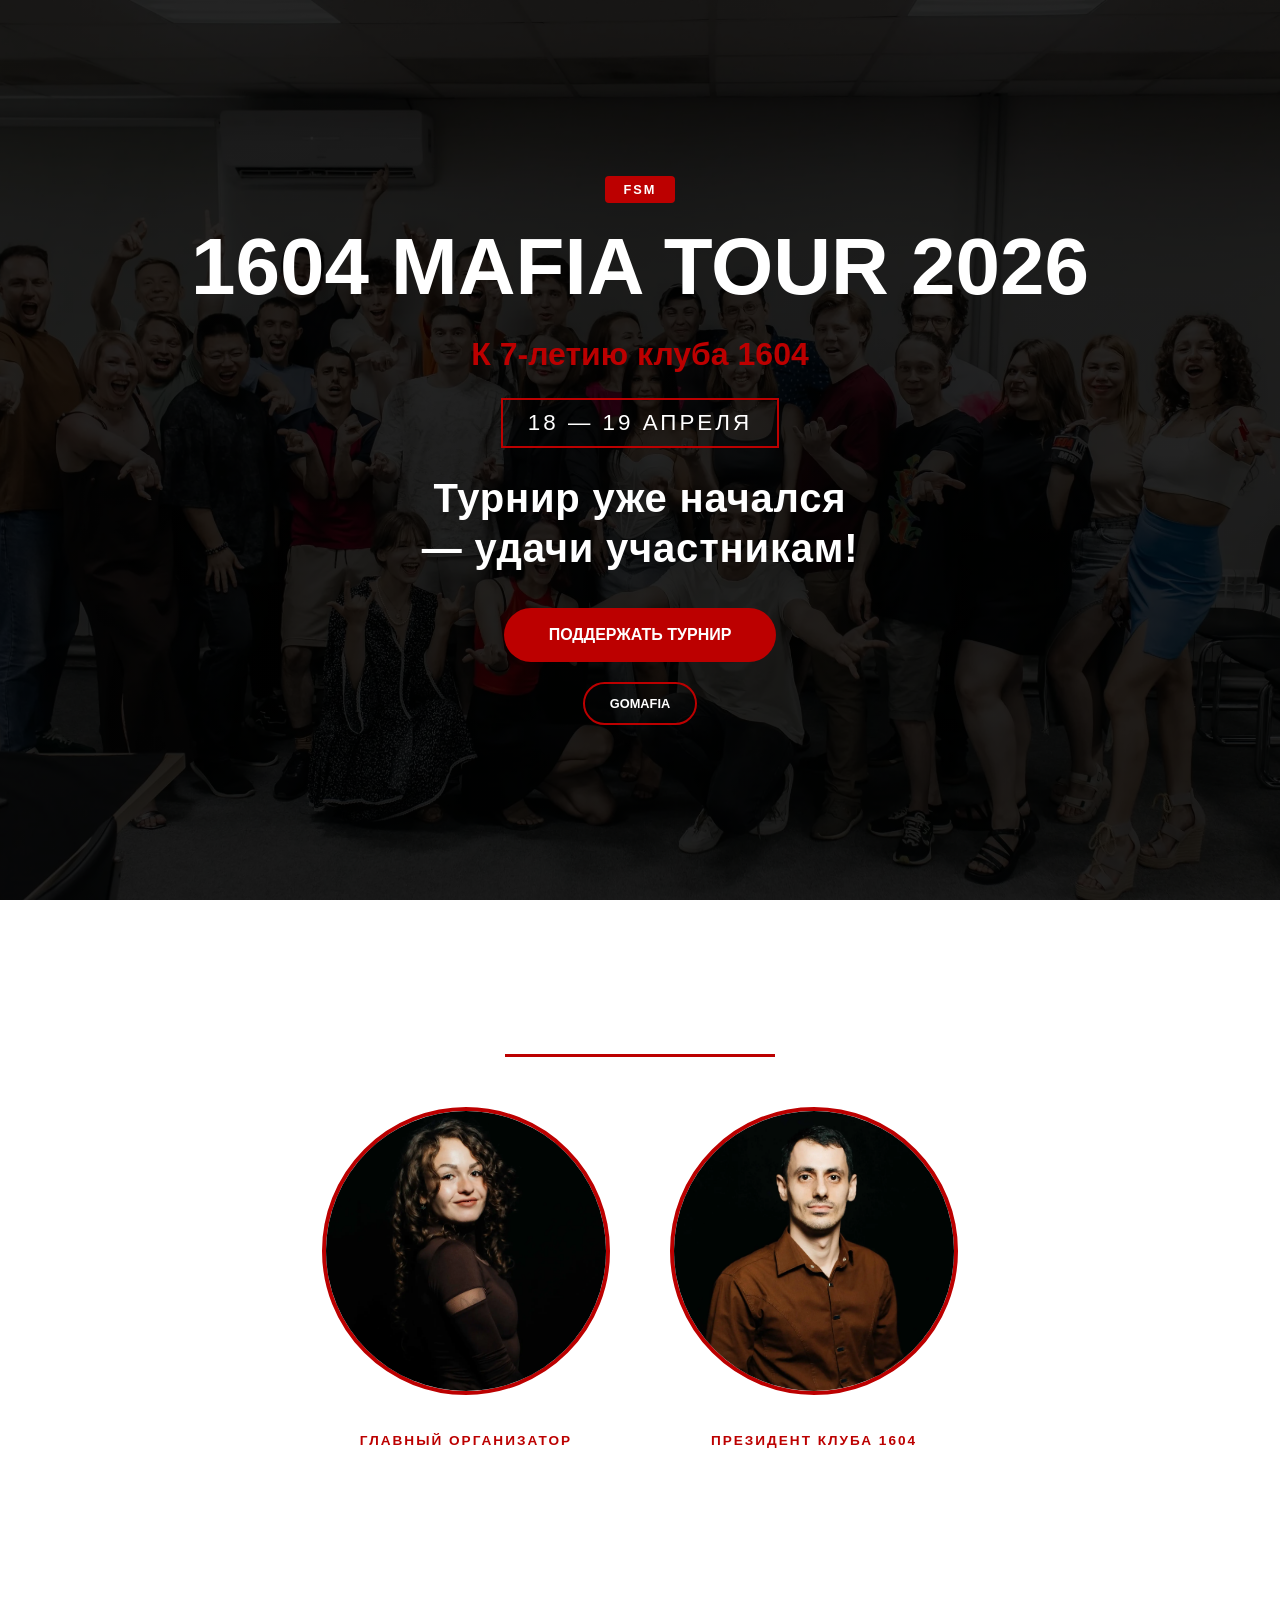
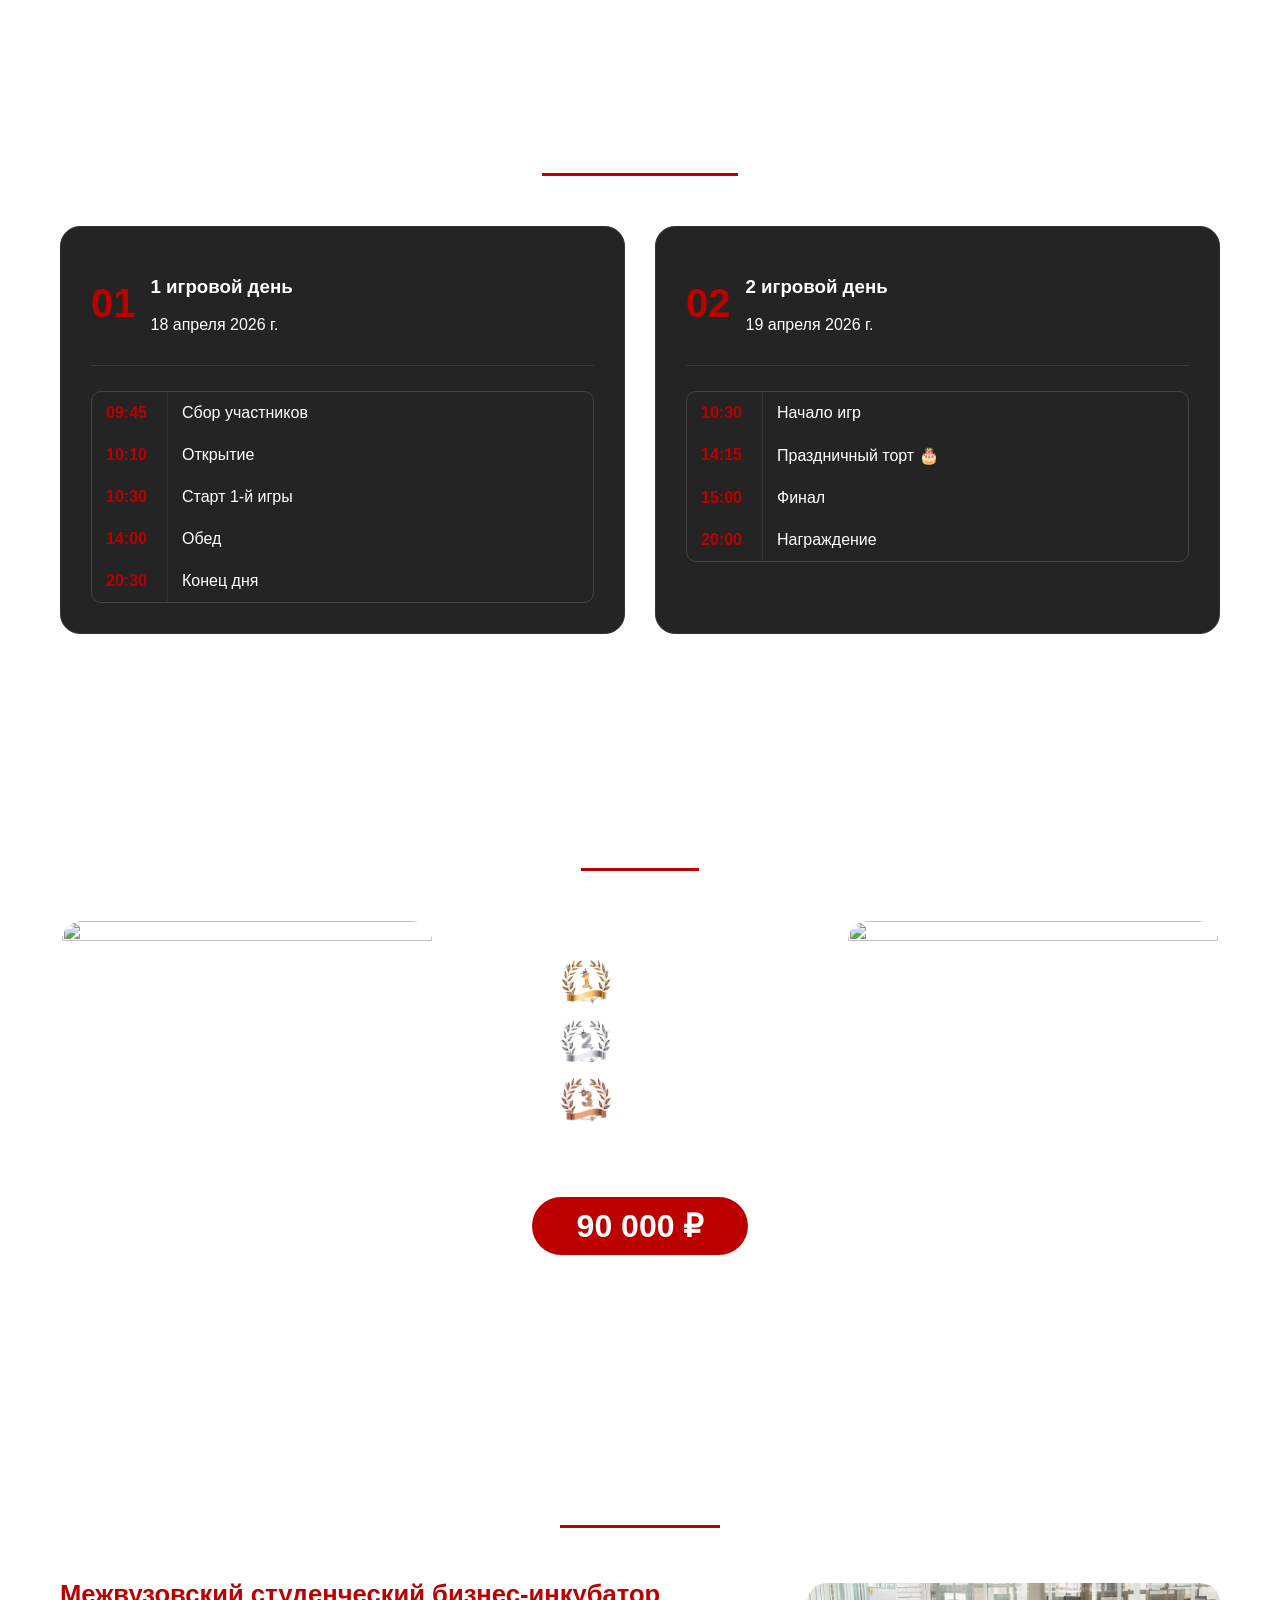
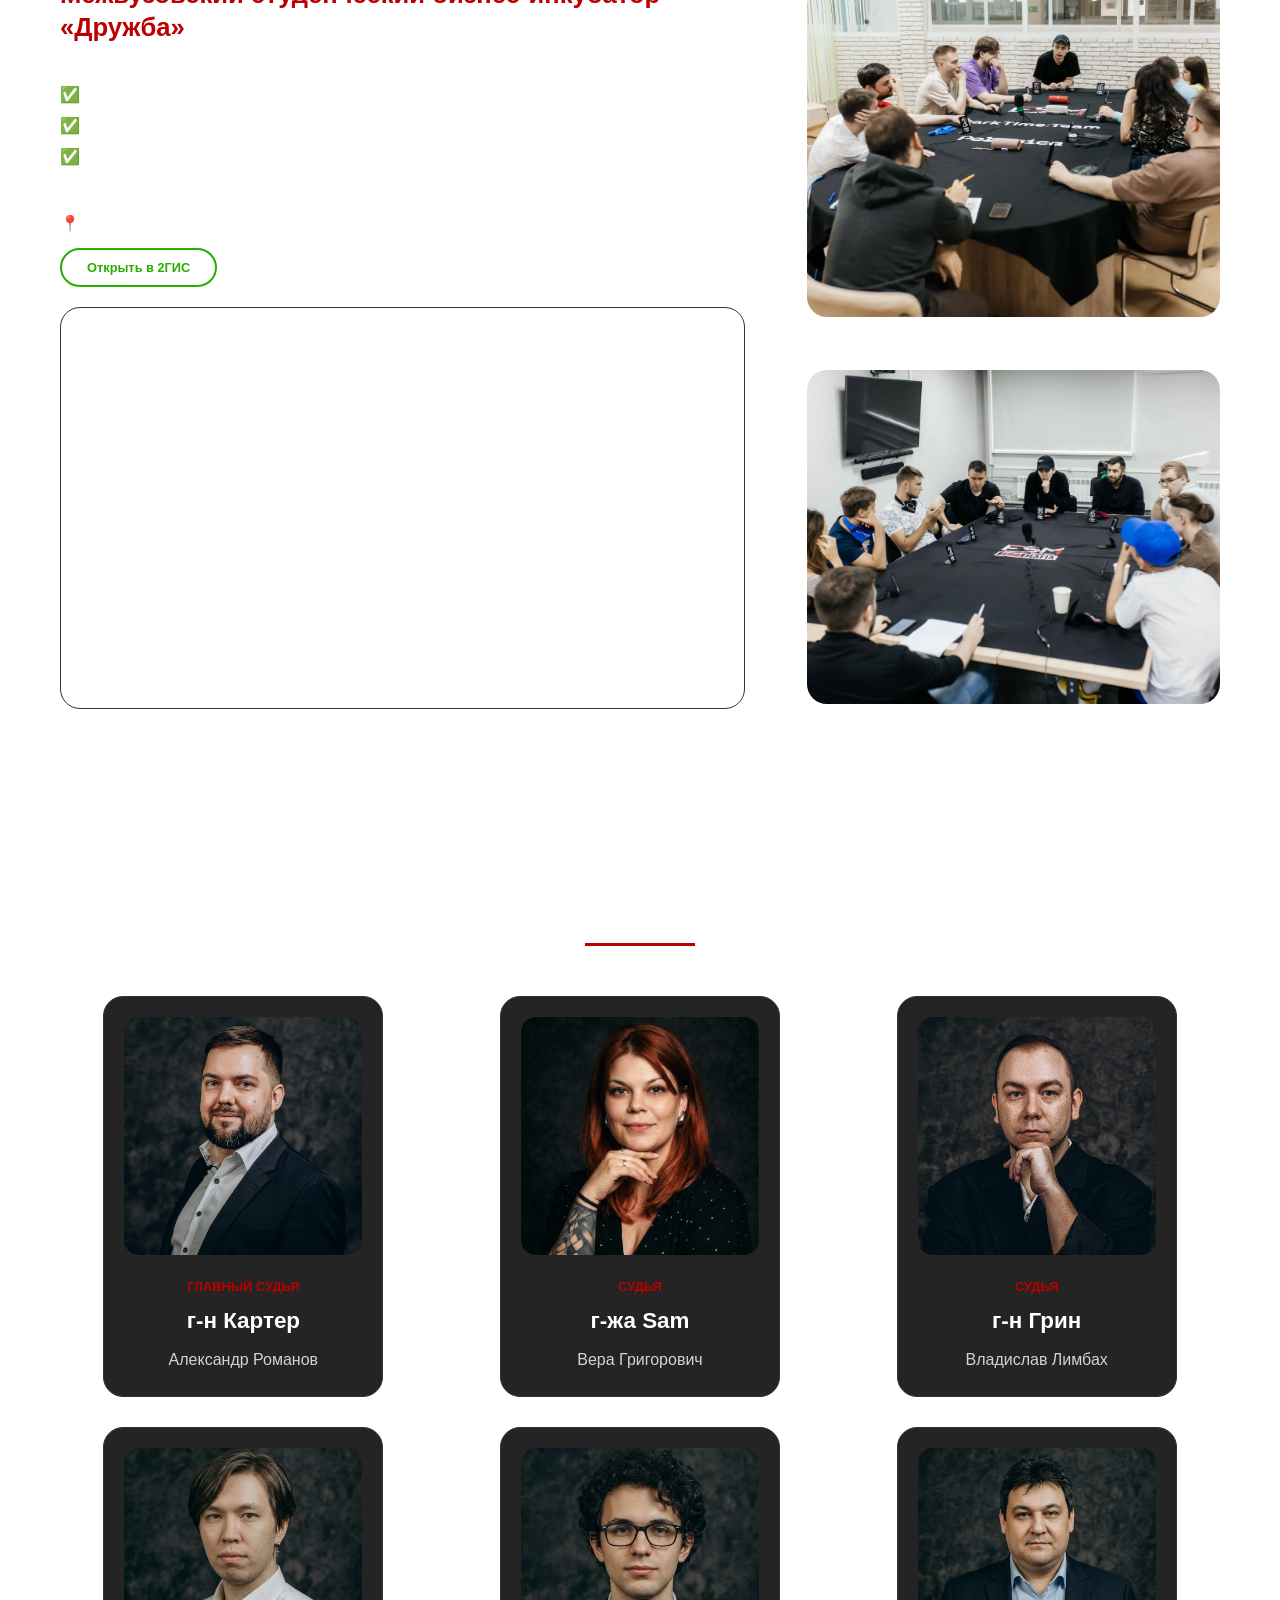
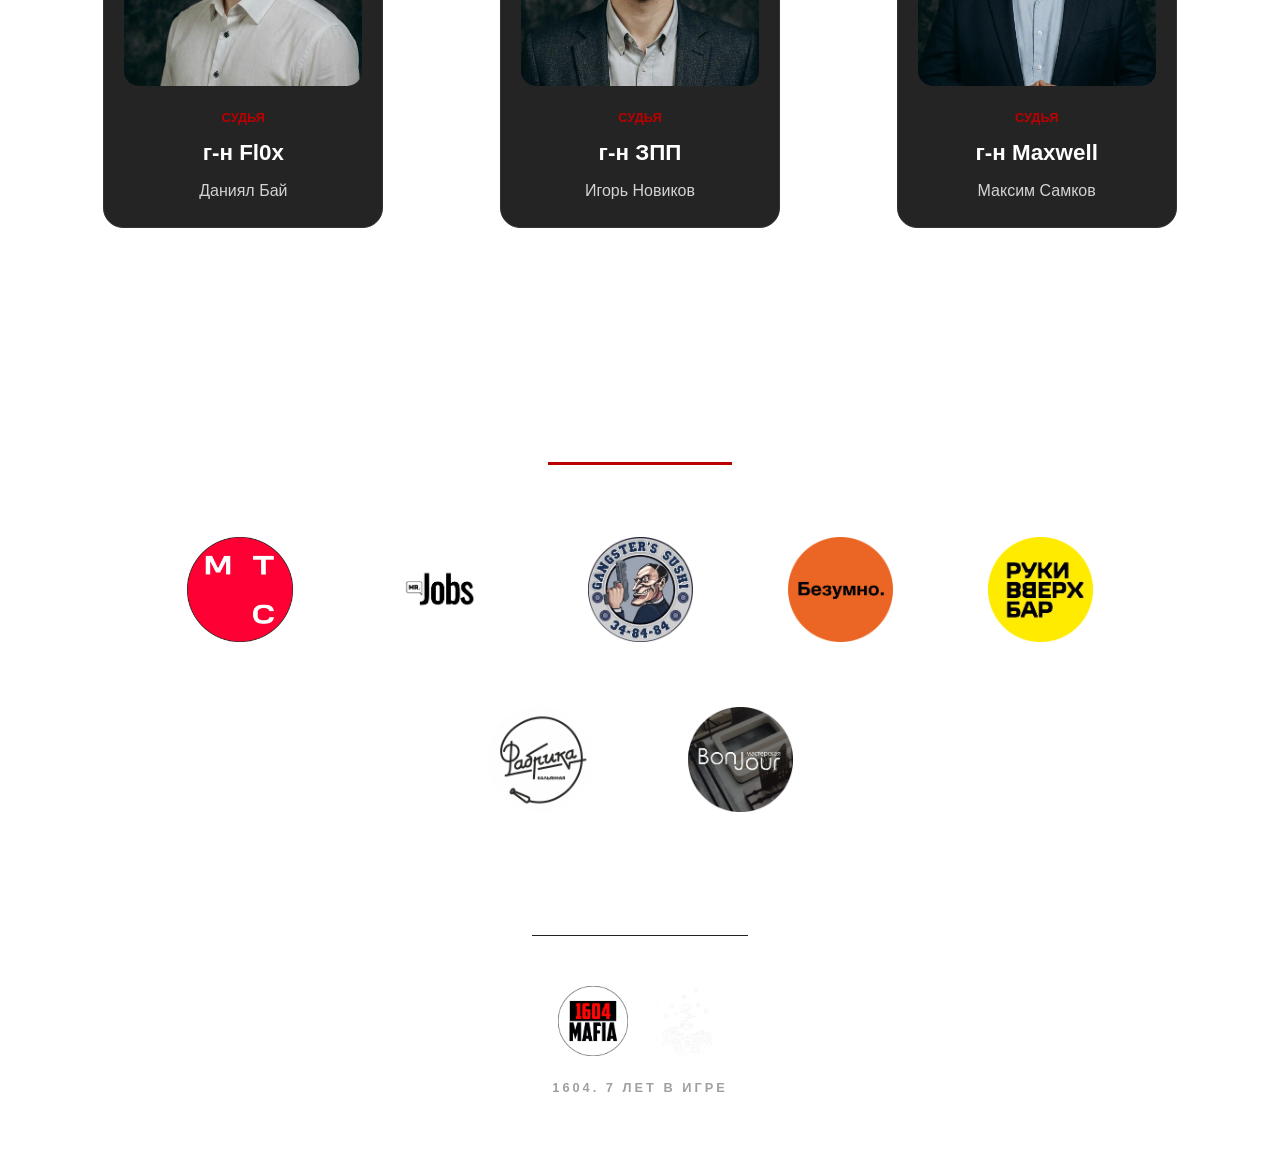
==== commit 3441cd3a: "ref imgs" ====
--- a/сайт.html
+++ b/сайт.html
@@ -69,7 +69,7 @@
         <div class="org-grid">
           <div class="organizer-item">
             <a href="https://vk.com/naskakudrik" target="_blank">
-              <img src="organizer_kudrik.jpg" class="org-photo" alt="" />
+              <img src="organizer_kudrik.webp" class="org-photo" alt="" />
               <div class="org-role-label">Главный организатор</div>
               <div class="org-name">г-жа Кудрик</div>
               <div class="org-real-name">Анастасия Кирпичникова</div>
@@ -77,7 +77,7 @@
           </div>
           <div class="organizer-item">
             <a href="https://vk.com/varuzhan_lev" target="_blank">
-              <img src="organizer_varuzhan.jpg" class="org-photo" alt="" />
+              <img src="organizer_varuzhan.webp" class="org-photo" alt="" />
               <div class="org-role-label">Президент клуба 1604</div>
               <div class="org-name">г-н Варужан</div>
               <div class="org-real-name">Варужан Дшхунян</div>
@@ -153,26 +153,26 @@
         <h2>Призы</h2>
         <div class="prizes-container">
           <div class="prizes-col prizes-col--photo">
-            <img src="кубки.jpg" class="prize-img" alt="" />
+            <img src="кубки.webp" class="prize-img" alt="" />
           </div>
           <div class="prizes-col prizes-col--content">
 
             <div class="description prizes-detail">
               <div class="prizes-detail__rows">
                 <div class="prizes-detail__row">
-                  <img class="prizes-detail__icon" src="gold.png" alt="1 место" />
+                  <img class="prizes-detail__icon" src="gold.webp" alt="1 место" />
                   <div class="prizes-detail__text">
                     <span class="prizes-detail__amount">40 000 ₽</span>
                   </div>
                 </div>
                 <div class="prizes-detail__row">
-                  <img class="prizes-detail__icon" src="silver.png" alt="2 место" />
+                  <img class="prizes-detail__icon" src="silver.webp" alt="2 место" />
                   <div class="prizes-detail__text">
                     <span class="prizes-detail__amount">25 000 ₽</span>
                   </div>
                 </div>
                 <div class="prizes-detail__row">
-                  <img class="prizes-detail__icon" src="bronze.png" alt="3 место" />
+                  <img class="prizes-detail__icon" src="bronze.webp" alt="3 место" />
                   <div class="prizes-detail__text">
                     <span class="prizes-detail__amount">15 000 ₽</span>
                   </div>
@@ -187,7 +187,7 @@
             </div>
           </div>
           <div class="prizes-col prizes-col--photo">
-            <img src="медали.jpg" class="prize-img" alt="" />
+            <img src="медали.webp" class="prize-img" alt="" />
           </div>
         </div>
       </section>
@@ -231,8 +231,8 @@
             </div>
           </div>
           <div class="photo-column">
-            <img src="druzhba_1.jpg" alt="" />
-            <img src="druzhba_2.jpg" alt="" />
+            <img src="druzhba_1.webp" alt="" />
+            <img src="druzhba_2.webp" alt="" />
           </div>
         </div>
       </section>
@@ -242,7 +242,7 @@
         <div class="judges-grid">
           <div class="judge-card">
             <a href="https://vk.com/id75250700" target="_blank"
-              ><img src="judge_carter.jpg" alt="" />
+              ><img src="judge_carter.webp" alt="" />
               <div class="judge-info-text">
                 <div class="judge-role">Главный судья</div>
                 <div class="judge-name">г-н Картер</div>
@@ -252,7 +252,7 @@
           </div>
           <div class="judge-card">
             <a href="https://vk.com/idsammasons" target="_blank"
-              ><img src="judge_sam.jpg" alt="" />
+              ><img src="judge_sam.webp" alt="" />
               <div class="judge-info-text">
                 <div class="judge-role">Судья</div>
                 <div class="judge-name">г-жа Sam</div>
@@ -262,7 +262,7 @@
           </div>
           <div class="judge-card">
             <a href="https://vk.com/v_efire_radio" target="_blank"
-              ><img src="judge_green.jpg" alt="" />
+              ><img src="judge_green.webp" alt="" />
               <div class="judge-info-text">
                 <div class="judge-role">Судья</div>
                 <div class="judge-name">г-н Грин</div>
@@ -272,7 +272,7 @@
           </div>
           <div class="judge-card">
             <a href="https://vk.com/id306701210" target="_blank"
-              ><img src="judge_flox.jpg" alt="" />
+              ><img src="judge_flox.webp" alt="" />
               <div class="judge-info-text">
                 <div class="judge-role">Судья</div>
                 <div class="judge-name">г-н Fl0x</div>
@@ -282,7 +282,7 @@
           </div>
           <div class="judge-card">
             <a href="https://vk.com/igorithm" target="_blank"
-              ><img src="judge_zpp.jpg" alt="" />
+              ><img src="judge_zpp.webp" alt="" />
               <div class="judge-info-text">
                 <div class="judge-role">Судья</div>
                 <div class="judge-name">г-н ЗПП</div>
@@ -292,7 +292,7 @@
           </div>
           <div class="judge-card">
             <a href="https://vk.com/samkovml" target="_blank"
-              ><img src="judge_maxwell.jpg" alt="" />
+              ><img src="judge_maxwell.webp" alt="" />
               <div class="judge-info-text">
                 <div class="judge-role">Судья</div>
                 <div class="judge-name">г-н Maxwell</div>
@@ -307,13 +307,13 @@
         <h2>Партнеры</h2>
         <div class="partners-row">
           <div class="partner-item" data-partner="mts">
-            <img src="mts.png" alt="" />
+            <img src="mts.webp" alt="" />
           </div>
           <div class="partner-item" data-partner="jobs">
-            <img src="jobs.png" alt="" />
+            <img src="jobs.webp" alt="" />
           </div>
           <div class="partner-item" data-partner="gangster">
-            <img src="gangster.png" alt="" />
+            <img src="gangster.webp" alt="" />
           </div>
           <div class="partner-item" data-partner="bezumno">
             <img src="bezumno.png" alt="" />
@@ -322,10 +322,10 @@
             <img src="rvv.png" alt="" />
           </div>
           <div class="partner-item" data-partner="fabrika">
-            <img src="fabrika.png" alt="" />
+            <img src="fabrika.webp" alt="" />
           </div>
           <div class="partner-item" data-partner="bonjour">
-            <img src="bonjour.png" alt="" />
+            <img src="bonjour.webp" alt="" />
           </div>
         </div>
       </section>
@@ -334,12 +334,12 @@
         <div class="footer-logos">
           <a href="https://vk.com/mafia1604" target="_blank"
             ><img
-              src="logo_club_1604.png"
+              src="logo_club_1604.webp"
               class="footer-logo footer-logo--club"
               alt="Клуб 1604"
           /></a>
           <a href="https://vk.com/mafiatour2026" target="_blank"
-            ><img src="logo_tour_1604.png" class="footer-logo" alt="Тур 1604"
+            ><img src="logo_tour_1604.webp" class="footer-logo" alt="Тур 1604"
           /></a>
         </div>
         <p class="footer-motto">1604. 7 лет в игре</p>
--- a/styles.css
+++ b/styles.css
@@ -558,7 +558,7 @@
 @media (min-width: 1025px) {
     body {
         background: linear-gradient(rgba(0, 0, 0, 0.85), rgba(0, 0, 0, 0.85)),
-            url('main_bg.jpg') center/cover no-repeat;
+            url('main_bg.webp') center/cover no-repeat;
         background-attachment: fixed;
     }
 
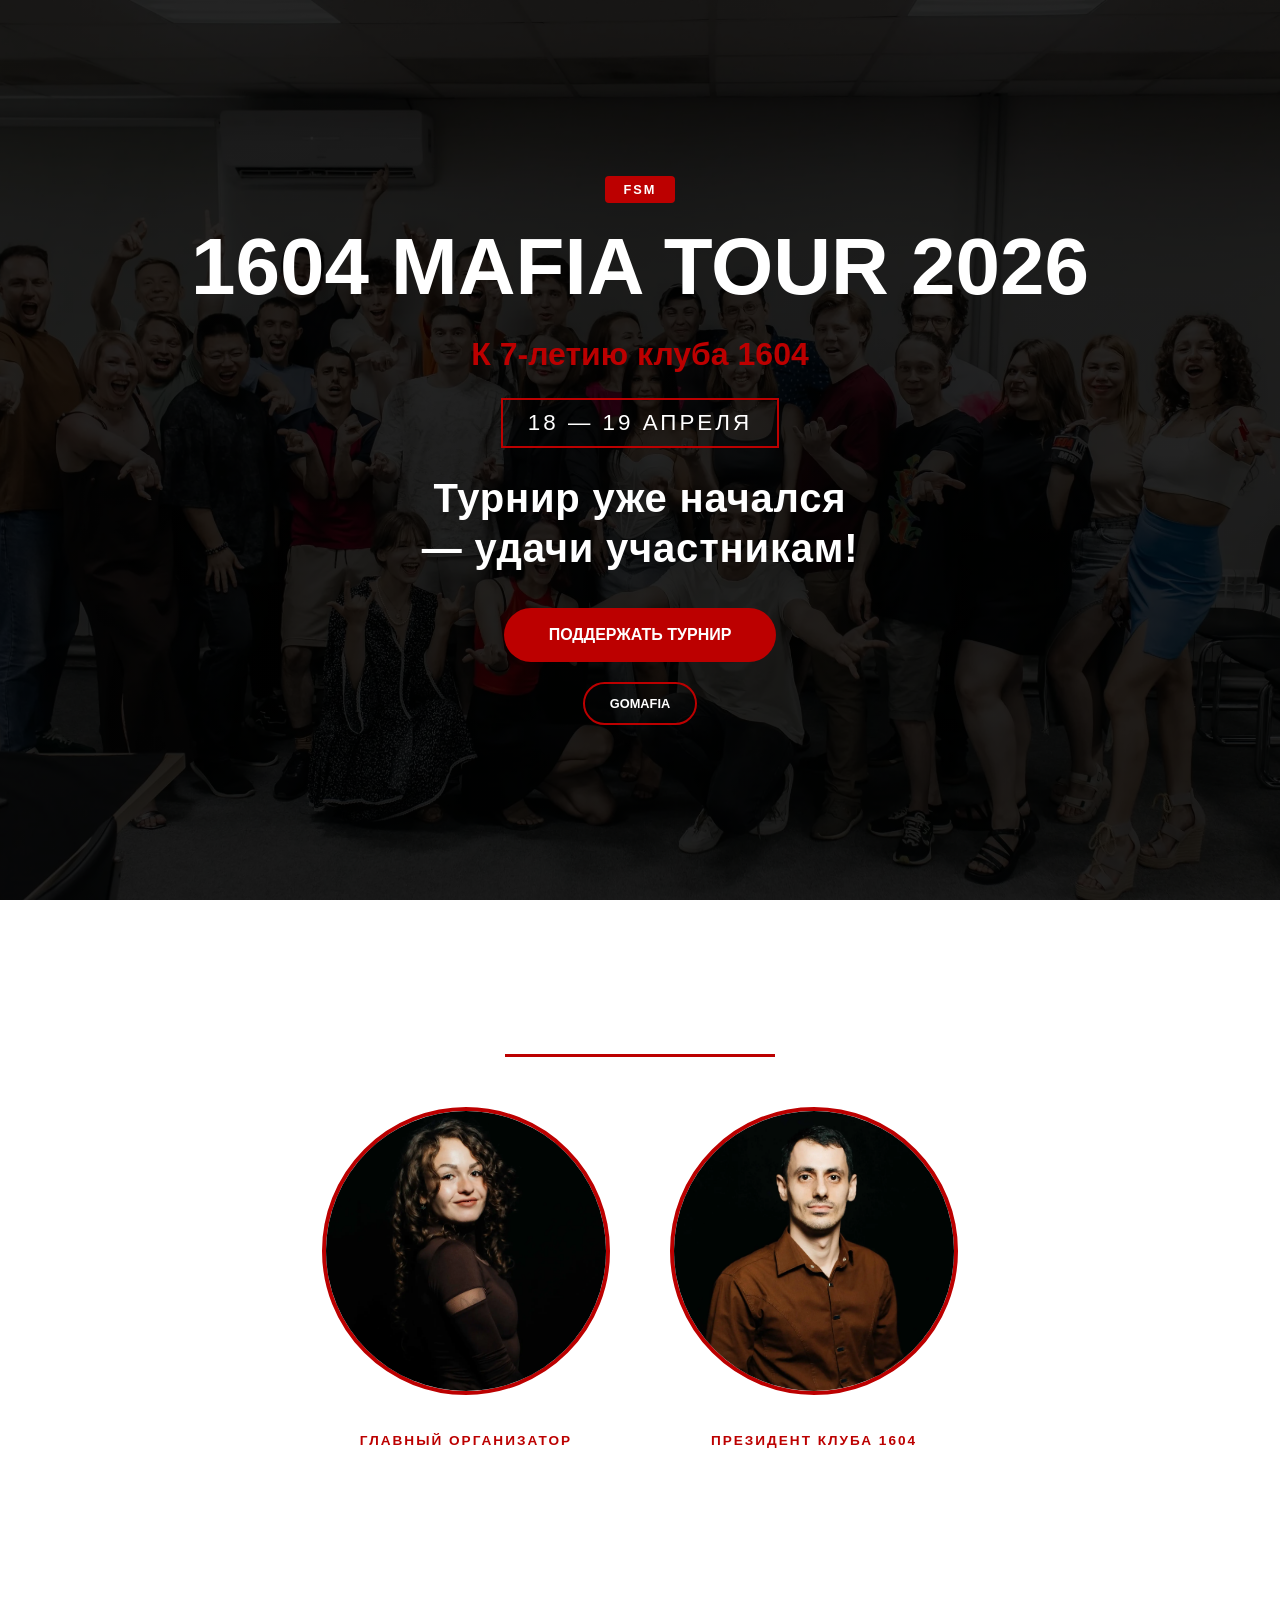
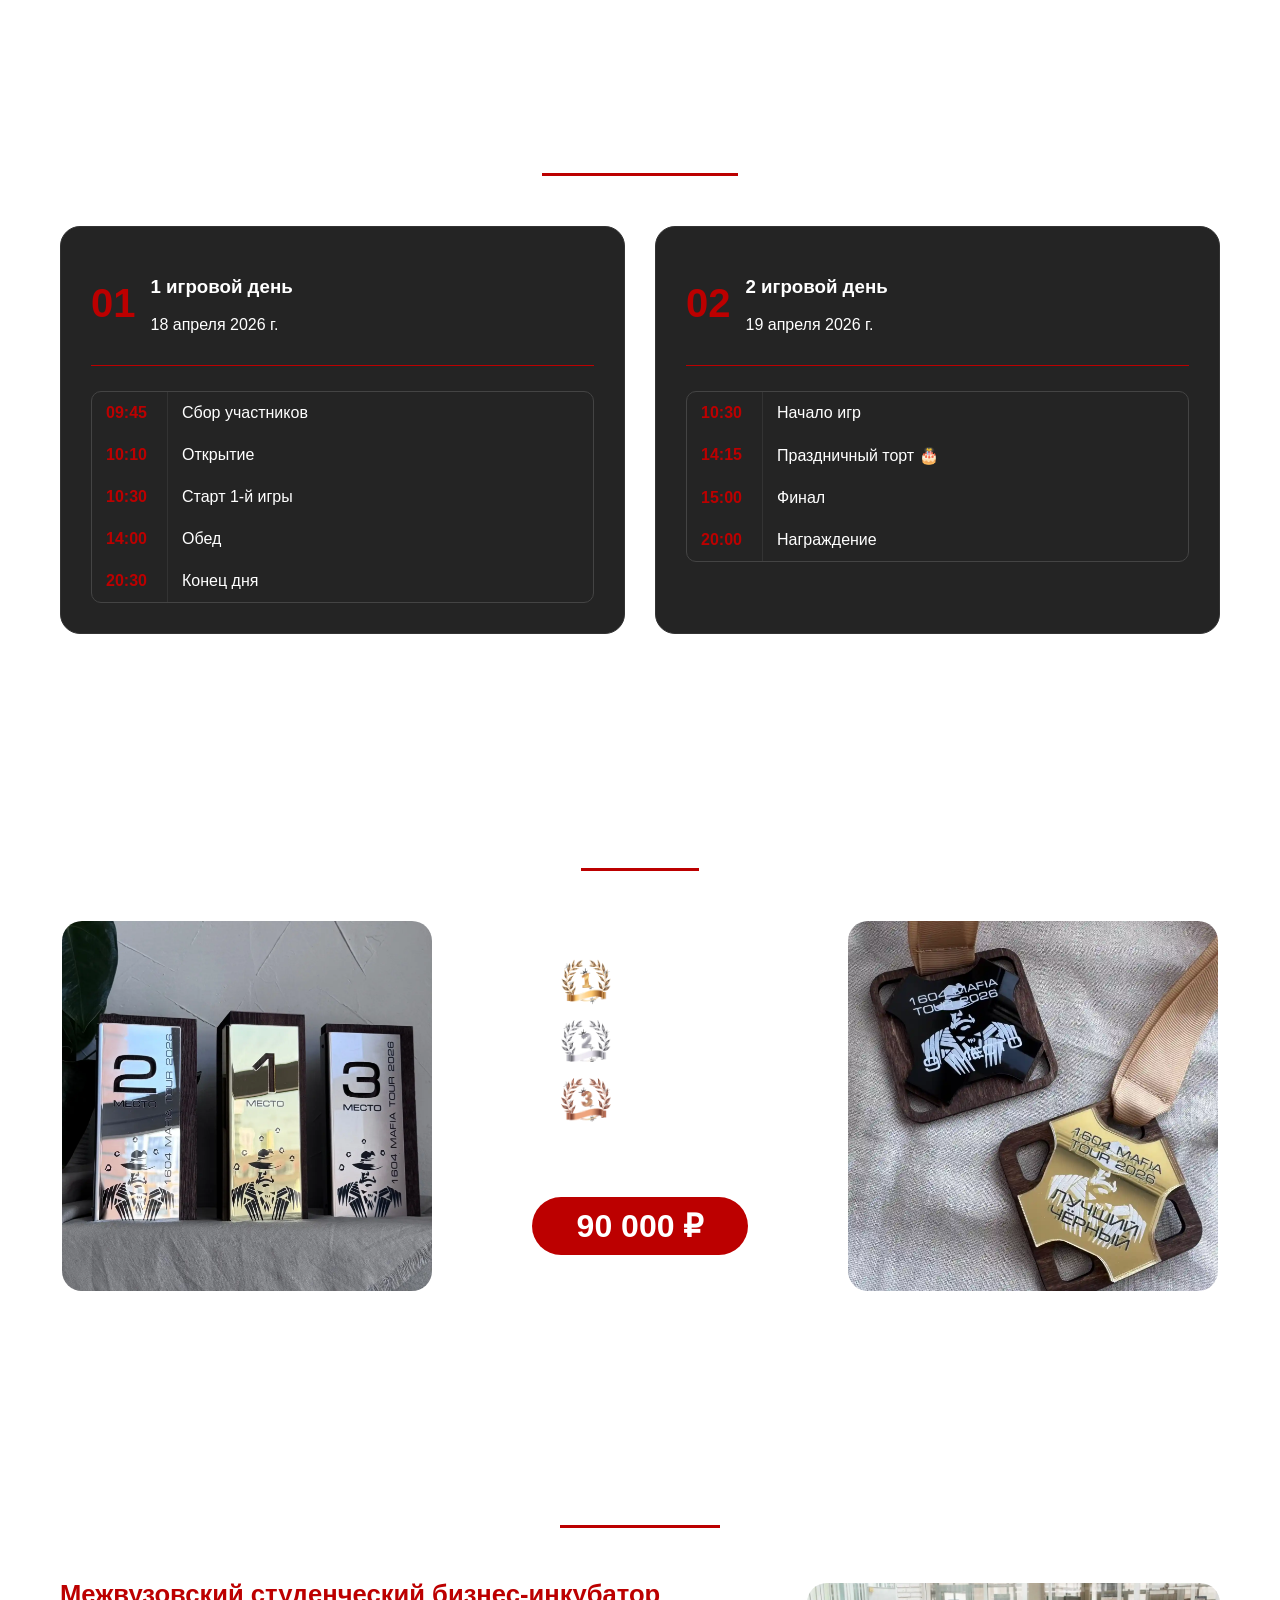
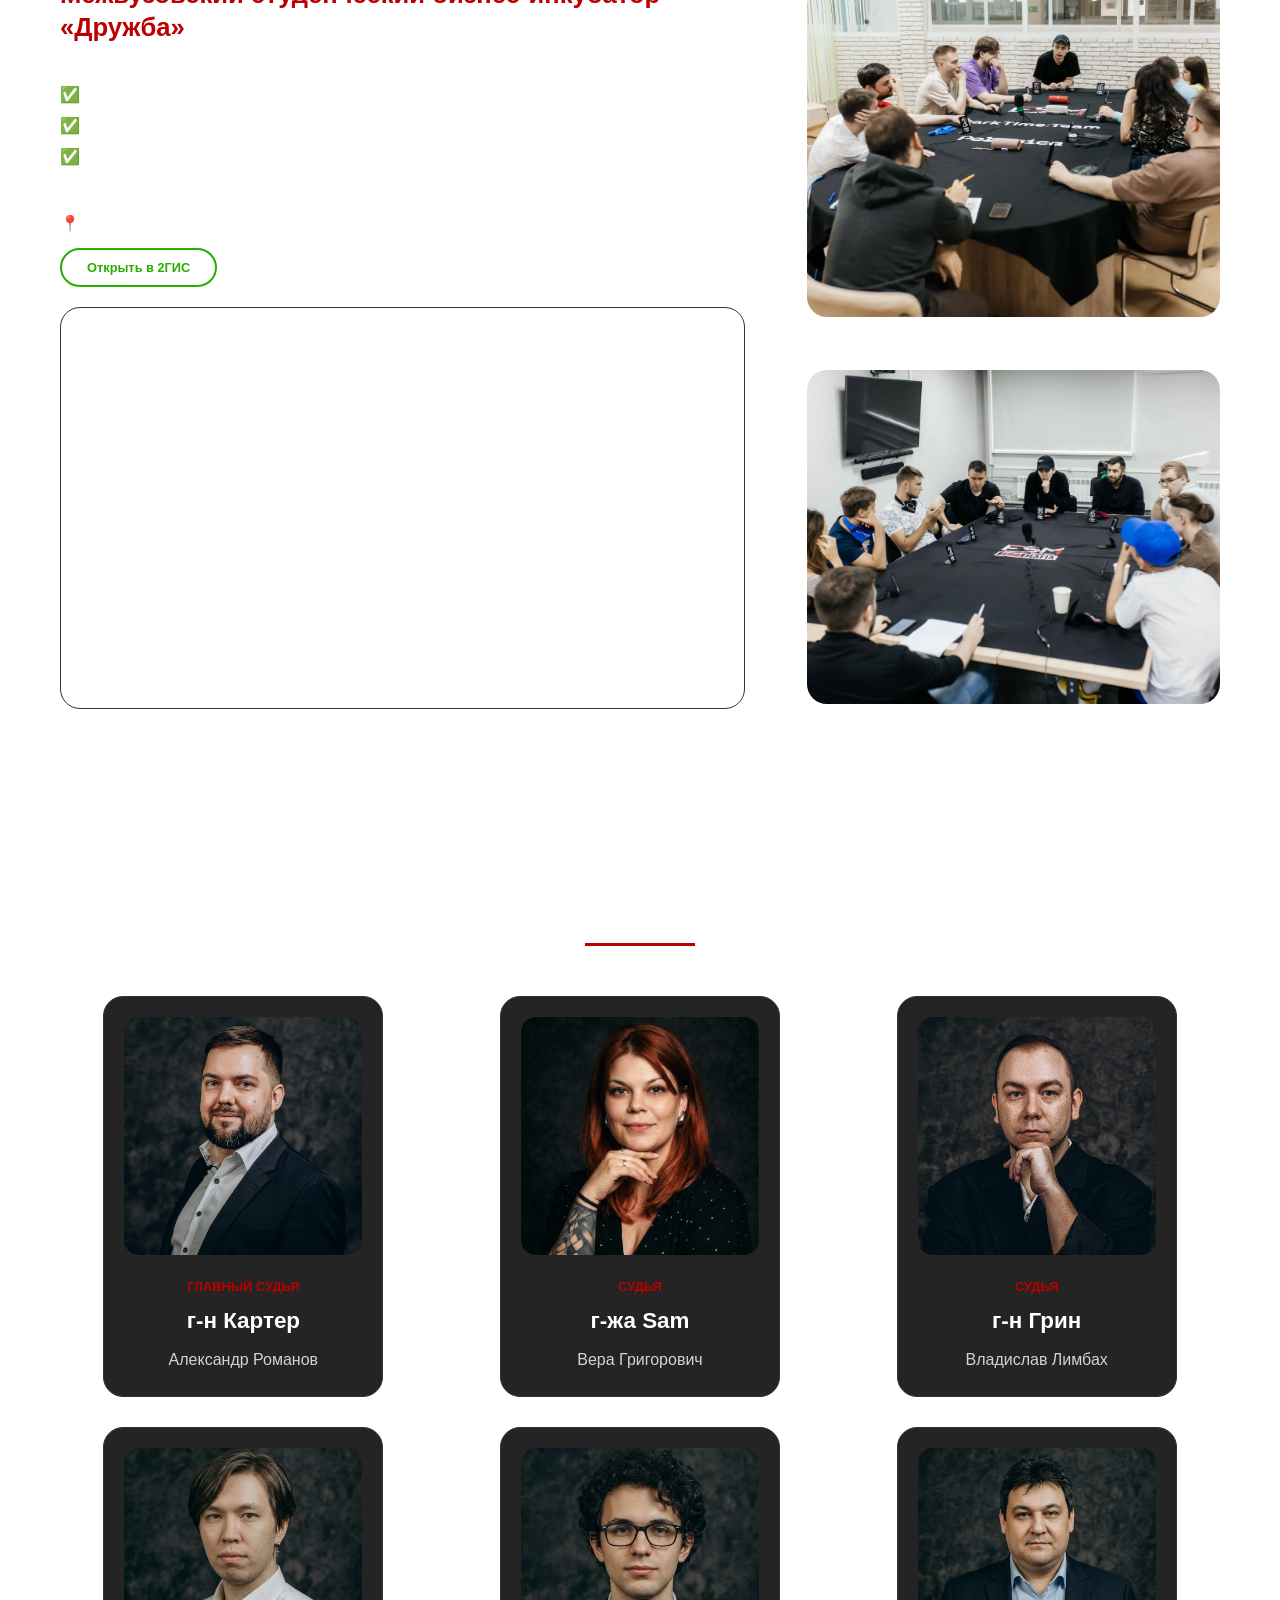
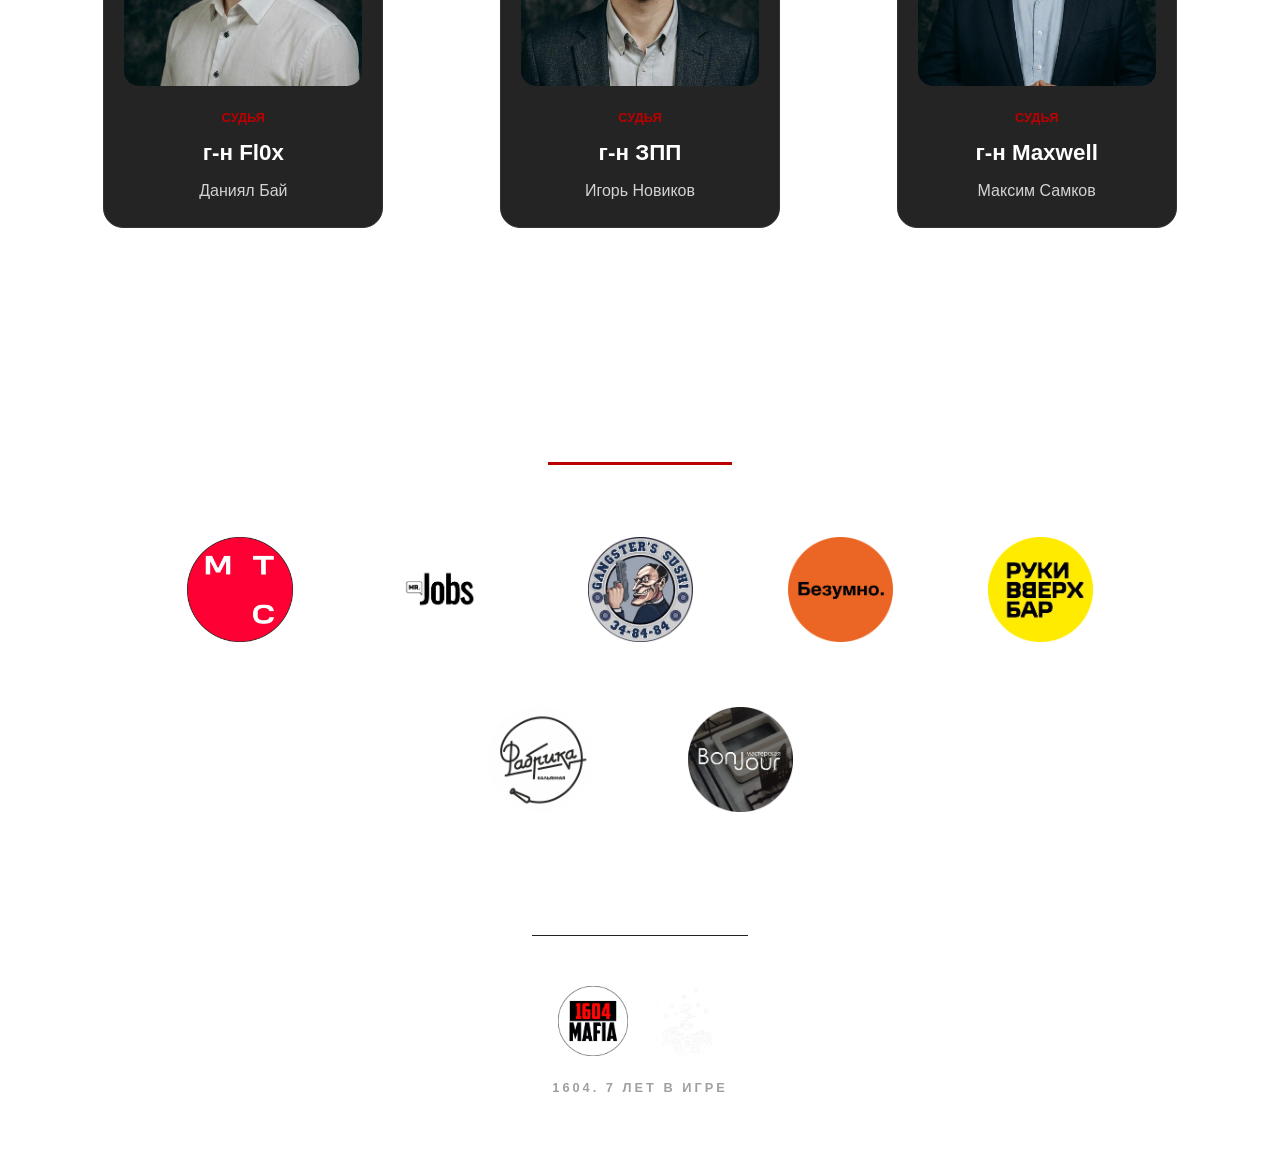
==== commit b32fdbbb: "imges to static folder" ====
--- a/сайт.html
+++ b/сайт.html
@@ -69,7 +69,7 @@
         <div class="org-grid">
           <div class="organizer-item">
             <a href="https://vk.com/naskakudrik" target="_blank">
-              <img src="organizer_kudrik.webp" class="org-photo" alt="" />
+              <img src="static/organizer_kudrik.webp" class="org-photo" alt="" />
               <div class="org-role-label">Главный организатор</div>
               <div class="org-name">г-жа Кудрик</div>
               <div class="org-real-name">Анастасия Кирпичникова</div>
@@ -77,7 +77,7 @@
           </div>
           <div class="organizer-item">
             <a href="https://vk.com/varuzhan_lev" target="_blank">
-              <img src="organizer_varuzhan.webp" class="org-photo" alt="" />
+              <img src="static/organizer_varuzhan.webp" class="org-photo" alt="" />
               <div class="org-role-label">Президент клуба 1604</div>
               <div class="org-name">г-н Варужан</div>
               <div class="org-real-name">Варужан Дшхунян</div>
@@ -153,26 +153,26 @@
         <h2>Призы</h2>
         <div class="prizes-container">
           <div class="prizes-col prizes-col--photo">
-            <img src="кубки.webp" class="prize-img" alt="" />
+            <img src="static/Кубки.webp" class="prize-img" alt="" />
           </div>
           <div class="prizes-col prizes-col--content">
 
             <div class="description prizes-detail">
               <div class="prizes-detail__rows">
                 <div class="prizes-detail__row">
-                  <img class="prizes-detail__icon" src="gold.webp" alt="1 место" />
+                  <img class="prizes-detail__icon" src="static/gold.webp" alt="1 место" />
                   <div class="prizes-detail__text">
                     <span class="prizes-detail__amount">40 000 ₽</span>
                   </div>
                 </div>
                 <div class="prizes-detail__row">
-                  <img class="prizes-detail__icon" src="silver.webp" alt="2 место" />
+                  <img class="prizes-detail__icon" src="static/silver.webp" alt="2 место" />
                   <div class="prizes-detail__text">
                     <span class="prizes-detail__amount">25 000 ₽</span>
                   </div>
                 </div>
                 <div class="prizes-detail__row">
-                  <img class="prizes-detail__icon" src="bronze.webp" alt="3 место" />
+                  <img class="prizes-detail__icon" src="static/bronze.webp" alt="3 место" />
                   <div class="prizes-detail__text">
                     <span class="prizes-detail__amount">15 000 ₽</span>
                   </div>
@@ -187,7 +187,7 @@
             </div>
           </div>
           <div class="prizes-col prizes-col--photo">
-            <img src="медали.webp" class="prize-img" alt="" />
+            <img src="static/Медали.webp" class="prize-img" alt="" />
           </div>
         </div>
       </section>
@@ -231,8 +231,8 @@
             </div>
           </div>
           <div class="photo-column">
-            <img src="druzhba_1.webp" alt="" />
-            <img src="druzhba_2.webp" alt="" />
+            <img src="static/druzhba_1.webp" alt="" />
+            <img src="static/druzhba_2.webp" alt="" />
           </div>
         </div>
       </section>
@@ -242,7 +242,7 @@
         <div class="judges-grid">
           <div class="judge-card">
             <a href="https://vk.com/id75250700" target="_blank"
-              ><img src="judge_carter.webp" alt="" />
+              ><img src="static/judge_carter.webp" alt="" />
               <div class="judge-info-text">
                 <div class="judge-role">Главный судья</div>
                 <div class="judge-name">г-н Картер</div>
@@ -252,7 +252,7 @@
           </div>
           <div class="judge-card">
             <a href="https://vk.com/idsammasons" target="_blank"
-              ><img src="judge_sam.webp" alt="" />
+              ><img src="static/judge_sam.webp" alt="" />
               <div class="judge-info-text">
                 <div class="judge-role">Судья</div>
                 <div class="judge-name">г-жа Sam</div>
@@ -262,7 +262,7 @@
           </div>
           <div class="judge-card">
             <a href="https://vk.com/v_efire_radio" target="_blank"
-              ><img src="judge_green.webp" alt="" />
+              ><img src="static/judge_green.webp" alt="" />
               <div class="judge-info-text">
                 <div class="judge-role">Судья</div>
                 <div class="judge-name">г-н Грин</div>
@@ -272,7 +272,7 @@
           </div>
           <div class="judge-card">
             <a href="https://vk.com/id306701210" target="_blank"
-              ><img src="judge_flox.webp" alt="" />
+              ><img src="static/judge_flox.webp" alt="" />
               <div class="judge-info-text">
                 <div class="judge-role">Судья</div>
                 <div class="judge-name">г-н Fl0x</div>
@@ -282,7 +282,7 @@
           </div>
           <div class="judge-card">
             <a href="https://vk.com/igorithm" target="_blank"
-              ><img src="judge_zpp.webp" alt="" />
+              ><img src="static/judge_zpp.webp" alt="" />
               <div class="judge-info-text">
                 <div class="judge-role">Судья</div>
                 <div class="judge-name">г-н ЗПП</div>
@@ -292,7 +292,7 @@
           </div>
           <div class="judge-card">
             <a href="https://vk.com/samkovml" target="_blank"
-              ><img src="judge_maxwell.webp" alt="" />
+              ><img src="static/judge_maxwell.webp" alt="" />
               <div class="judge-info-text">
                 <div class="judge-role">Судья</div>
                 <div class="judge-name">г-н Maxwell</div>
@@ -307,25 +307,25 @@
         <h2>Партнеры</h2>
         <div class="partners-row">
           <div class="partner-item" data-partner="mts">
-            <img src="mts.webp" alt="" />
+            <img src="static/mts.webp" alt="" />
           </div>
           <div class="partner-item" data-partner="jobs">
-            <img src="jobs.webp" alt="" />
+            <img src="static/jobs.webp" alt="" />
           </div>
           <div class="partner-item" data-partner="gangster">
-            <img src="gangster.webp" alt="" />
+            <img src="static/gangster.webp" alt="" />
           </div>
           <div class="partner-item" data-partner="bezumno">
-            <img src="bezumno.png" alt="" />
+            <img src="static/bezumno.png" alt="" />
           </div>
           <div class="partner-item" data-partner="rvv">
-            <img src="rvv.png" alt="" />
+            <img src="static/rvv.png" alt="" />
           </div>
           <div class="partner-item" data-partner="fabrika">
-            <img src="fabrika.webp" alt="" />
+            <img src="static/fabrika.webp" alt="" />
           </div>
           <div class="partner-item" data-partner="bonjour">
-            <img src="bonjour.webp" alt="" />
+            <img src="static/bonjour.webp" alt="" />
           </div>
         </div>
       </section>
@@ -334,12 +334,12 @@
         <div class="footer-logos">
           <a href="https://vk.com/mafia1604" target="_blank"
             ><img
-              src="logo_club_1604.webp"
+              src="static/logo_club_1604.webp"
               class="footer-logo footer-logo--club"
               alt="Клуб 1604"
           /></a>
           <a href="https://vk.com/mafiatour2026" target="_blank"
-            ><img src="logo_tour_1604.webp" class="footer-logo" alt="Тур 1604"
+            ><img src="static/logo_tour_1604.webp" class="footer-logo" alt="Тур 1604"
           /></a>
         </div>
         <p class="footer-motto">1604. 7 лет в игре</p>
--- a/styles.css
+++ b/styles.css
@@ -558,7 +558,7 @@
 @media (min-width: 1025px) {
     body {
         background: linear-gradient(rgba(0, 0, 0, 0.85), rgba(0, 0, 0, 0.85)),
-            url('main_bg.webp') center/cover no-repeat;
+            url('static/main_bg.webp') center/cover no-repeat;
         background-attachment: fixed;
     }
 
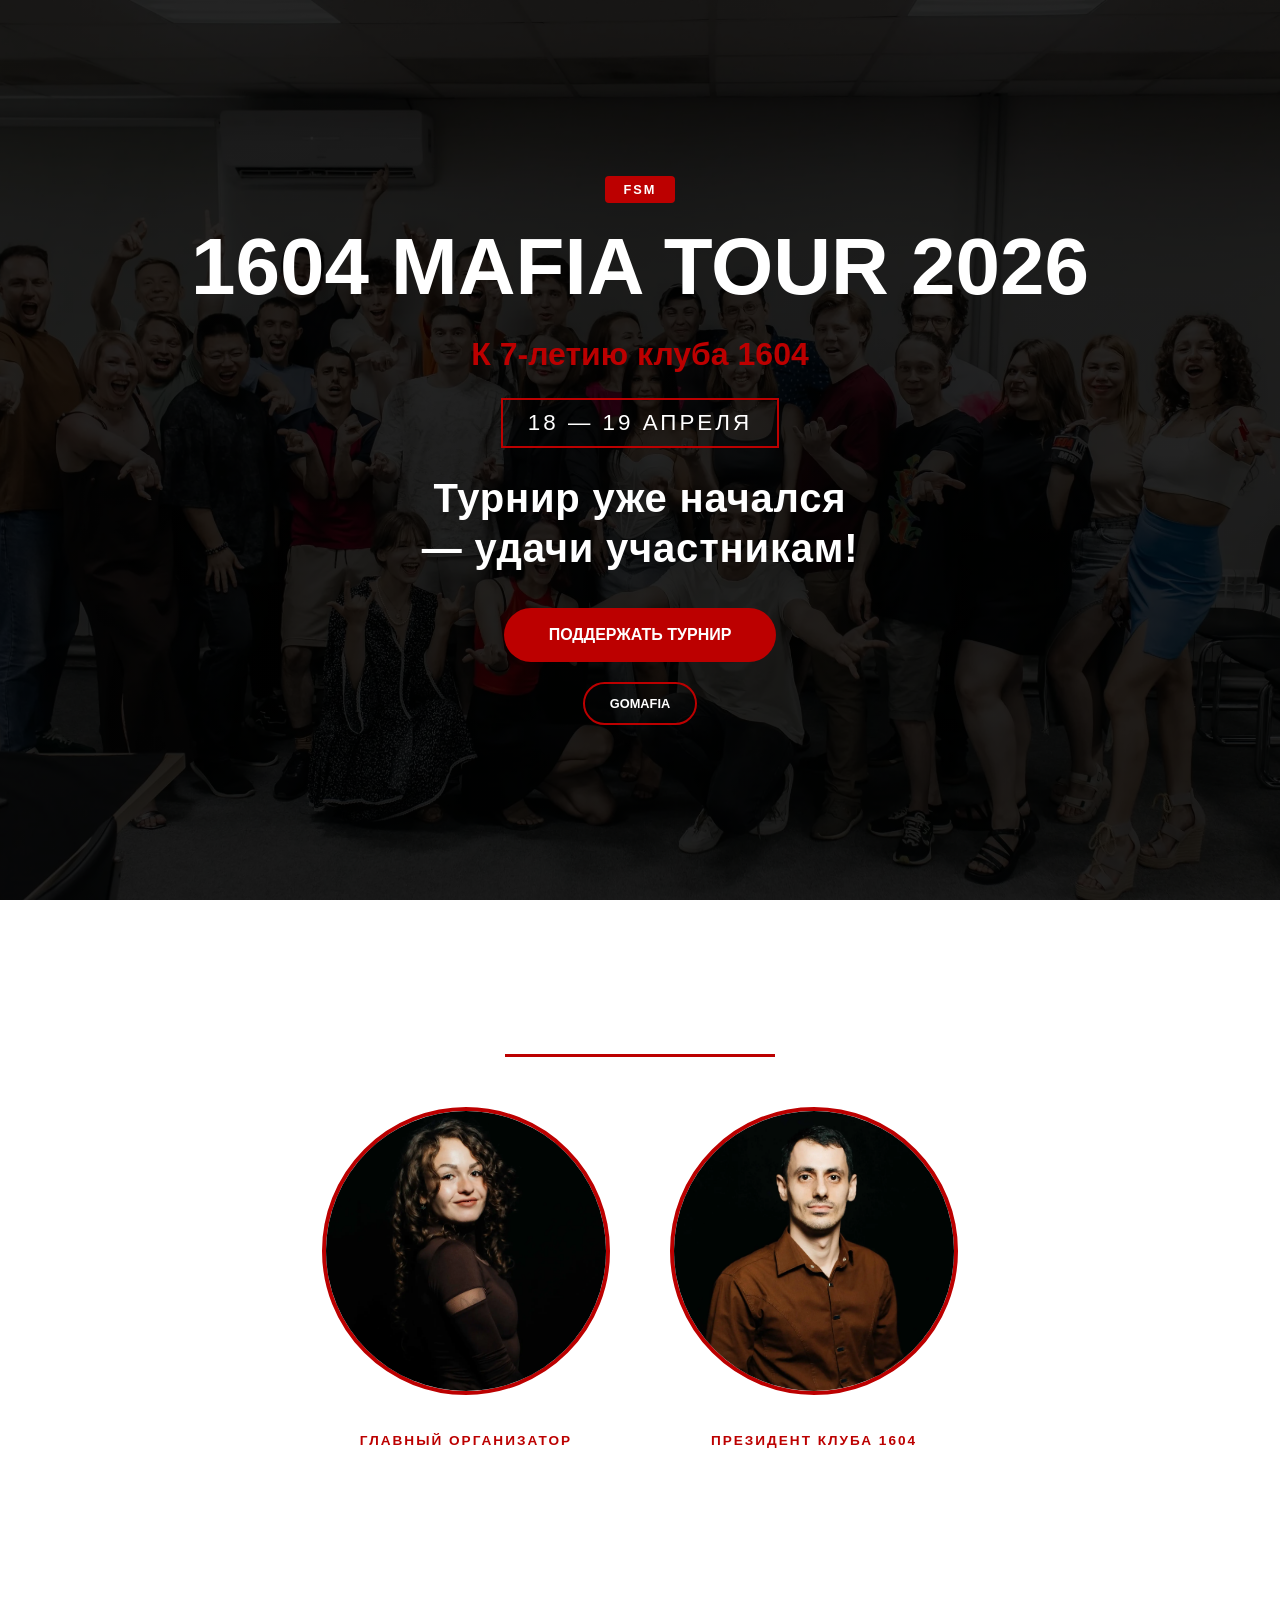
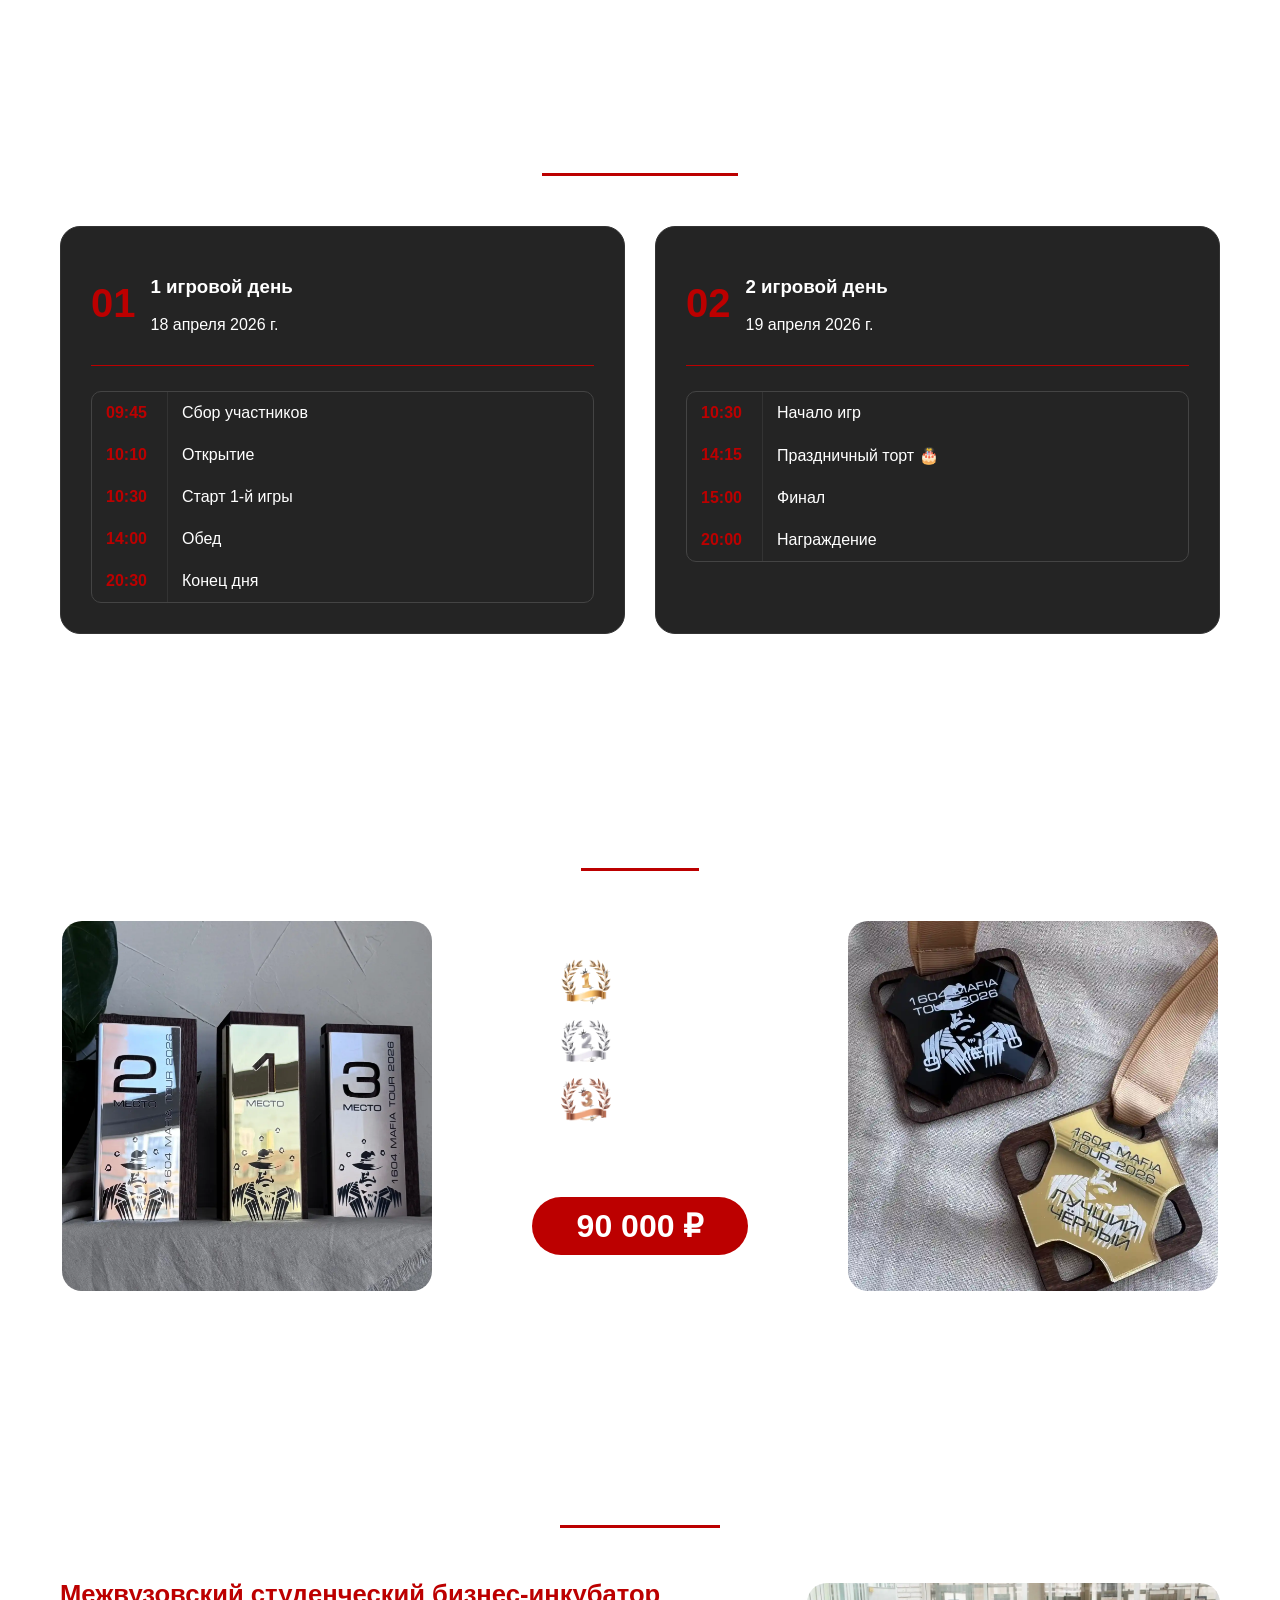
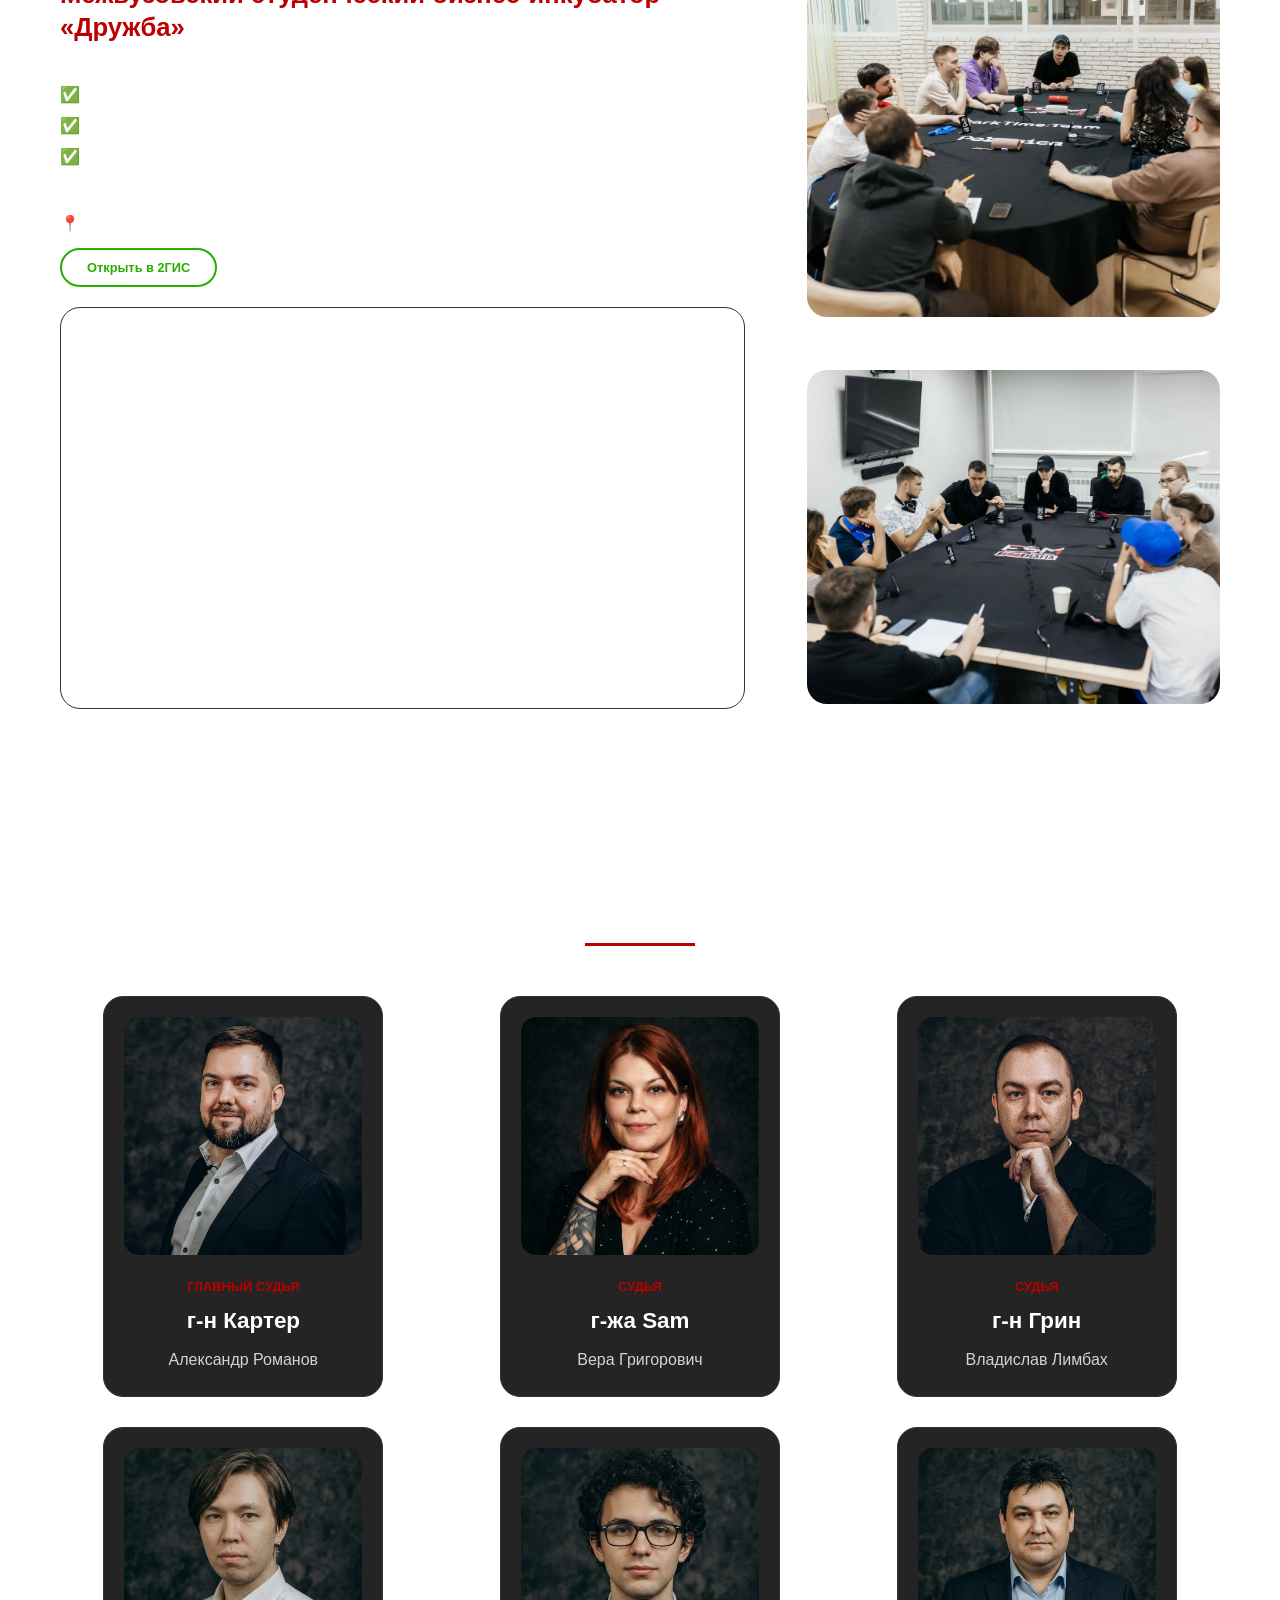
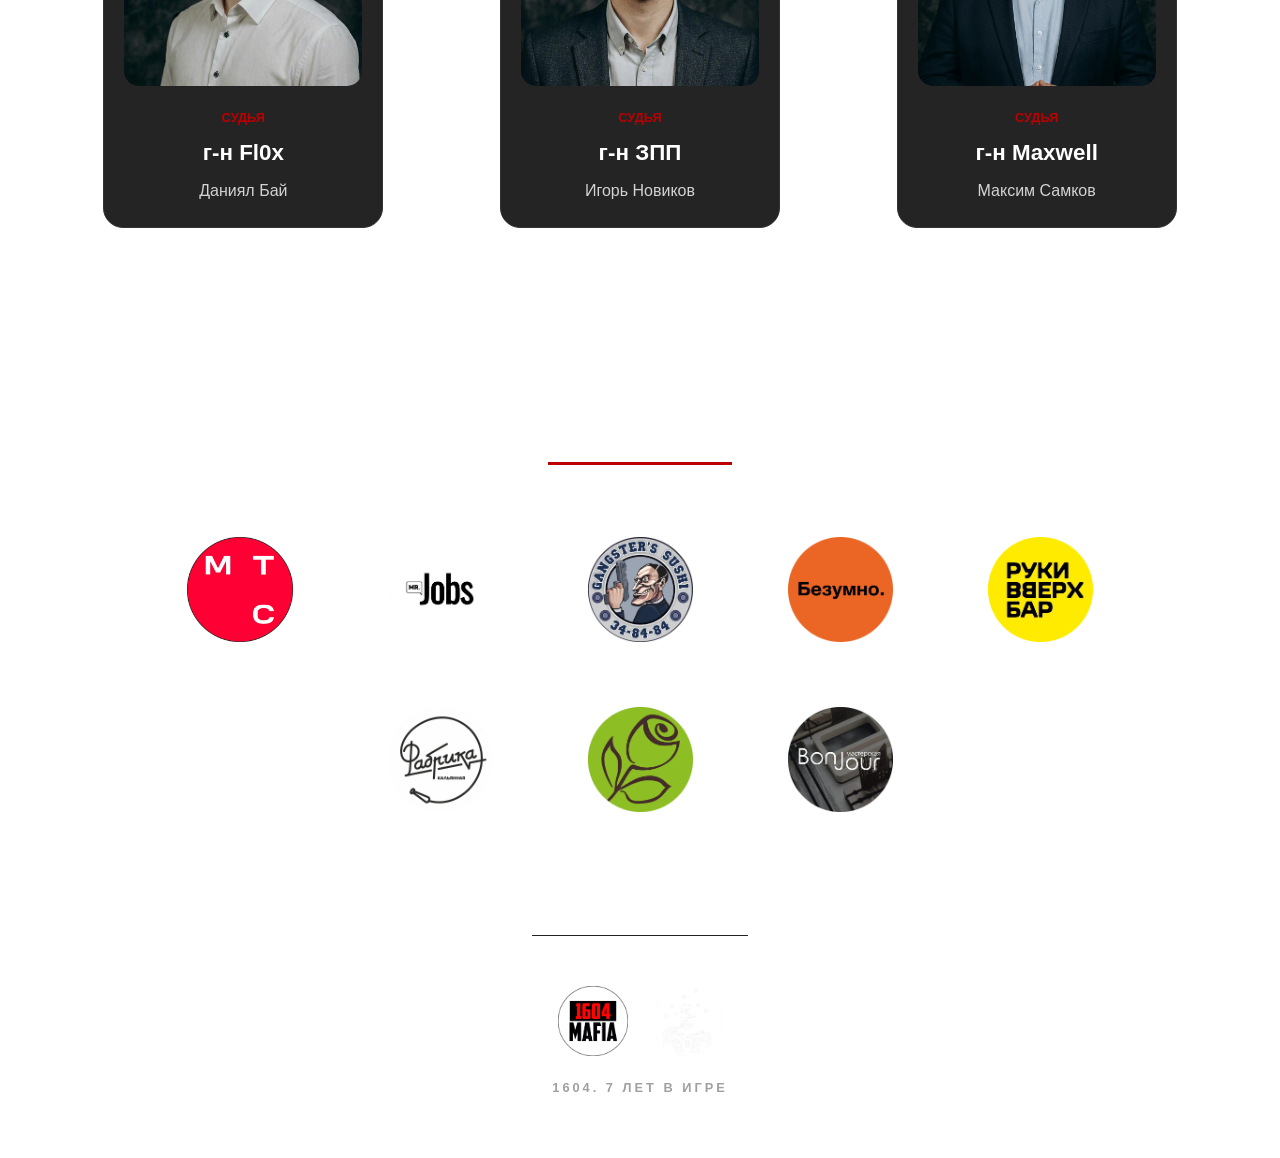
==== commit a7f78387: "added sponsor" ====
--- a/сайт.html
+++ b/сайт.html
@@ -6,7 +6,16 @@
       name="viewport"
       content="width=device-width, initial-scale=1.0, viewport-fit=cover"
     />
-    <title>1604 Mafia Tour 2026 | Турнир</title>
+    <title>1604 Mafia Tour 2026</title>
+    <meta property="og:type" content="website" />
+    <meta property="og:title" content="1604 Mafia Tour 2026" />
+    <meta
+      property="og:image"
+      content="static/logo_tour_1604.png"
+    />
+    <meta name="twitter:card" content="summary_large_image" />
+    <meta name="twitter:image" content="static/logo_tour_1604.png" />
+
     <link href="https://googleapis.com" rel="stylesheet" />
     <link rel="stylesheet" href="styles.css" />
   </head>
@@ -324,6 +333,9 @@
           <div class="partner-item" data-partner="fabrika">
             <img src="static/fabrika.webp" alt="" />
           </div>
+          <div class="partner-item" data-partner="gorodskie-cveti">
+            <img src="static/cveti.webp" alt="" />
+          </div>
           <div class="partner-item" data-partner="bonjour">
             <img src="static/bonjour.webp" alt="" />
           </div>
--- a/styles.css
+++ b/styles.css
@@ -66,6 +66,15 @@
     color: inherit;
 }
 
+.hero-logo {
+    display: block;
+    max-width: min(92vw, 380px);
+    width: 100%;
+    height: auto;
+    margin-bottom: 20px;
+    object-fit: contain;
+}
+
 .fsm-badge {
     background: var(--accent-red);
     padding: 6px 18px;
